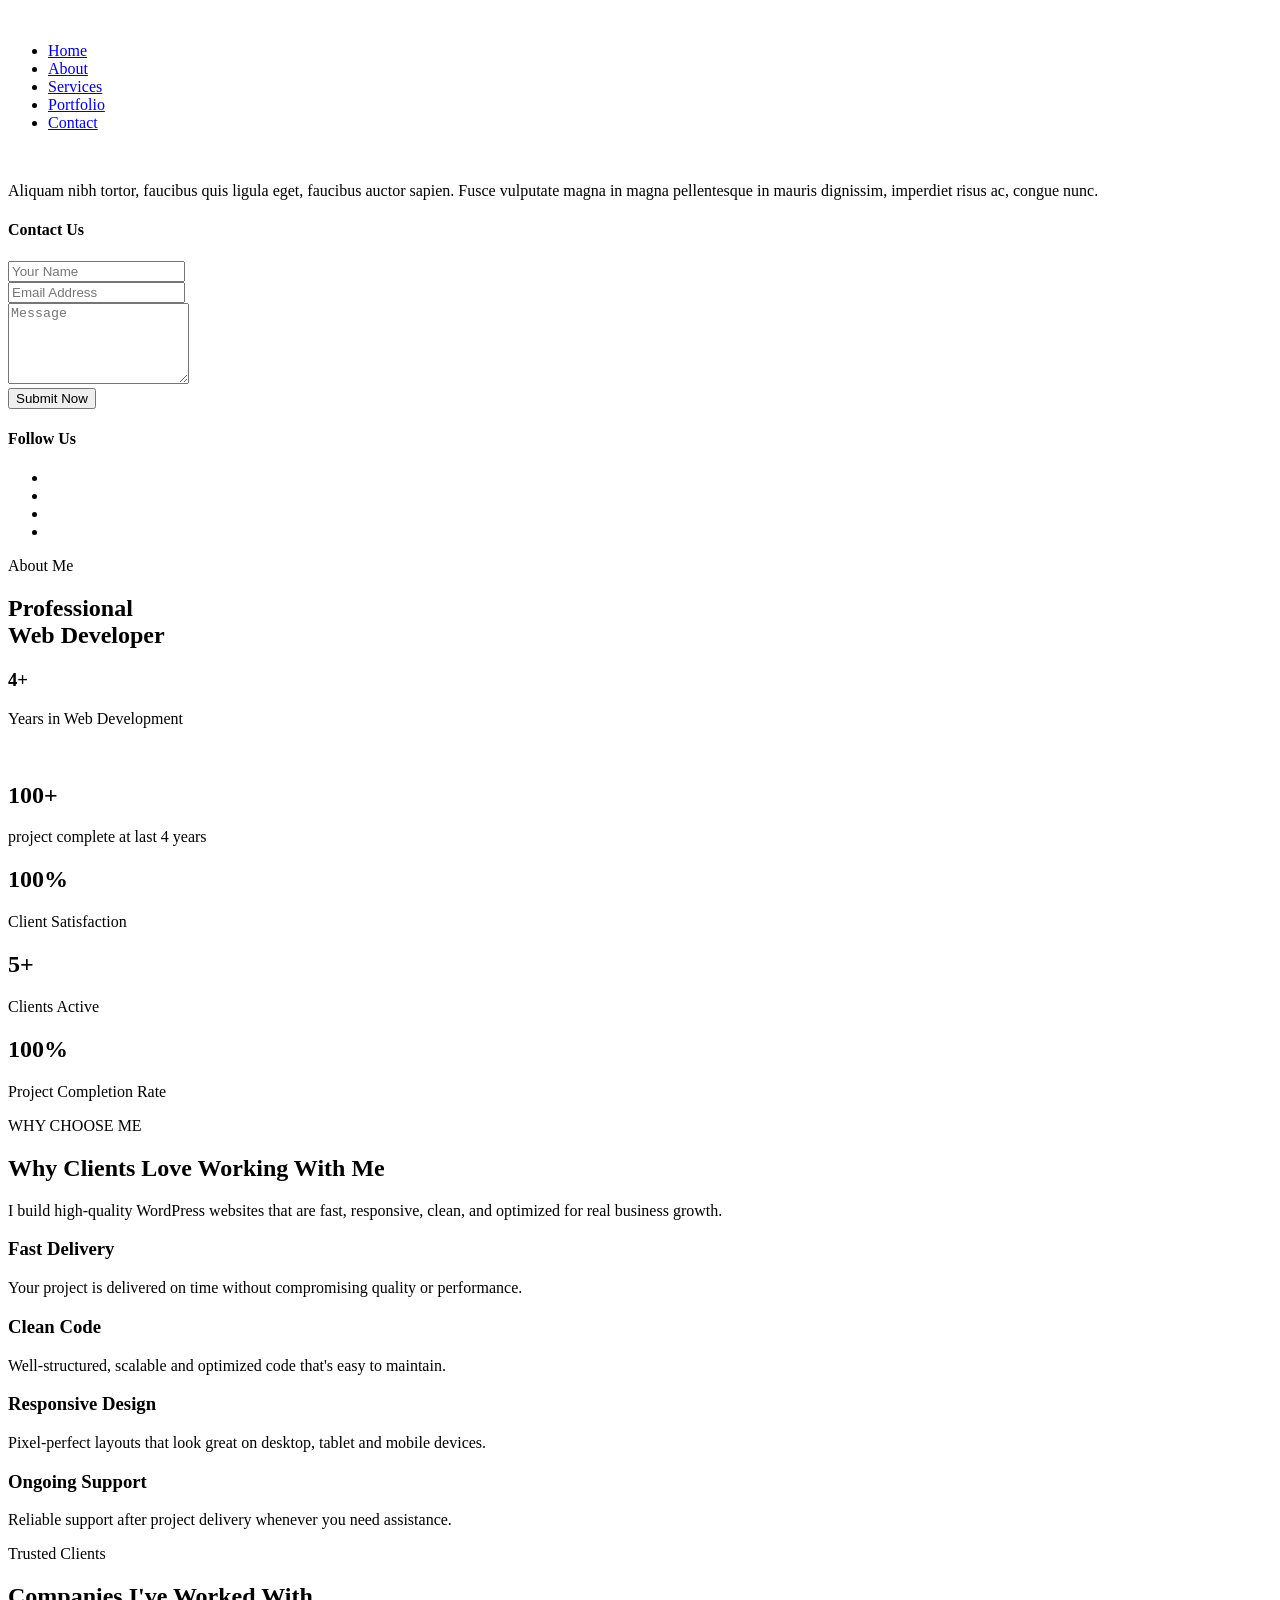
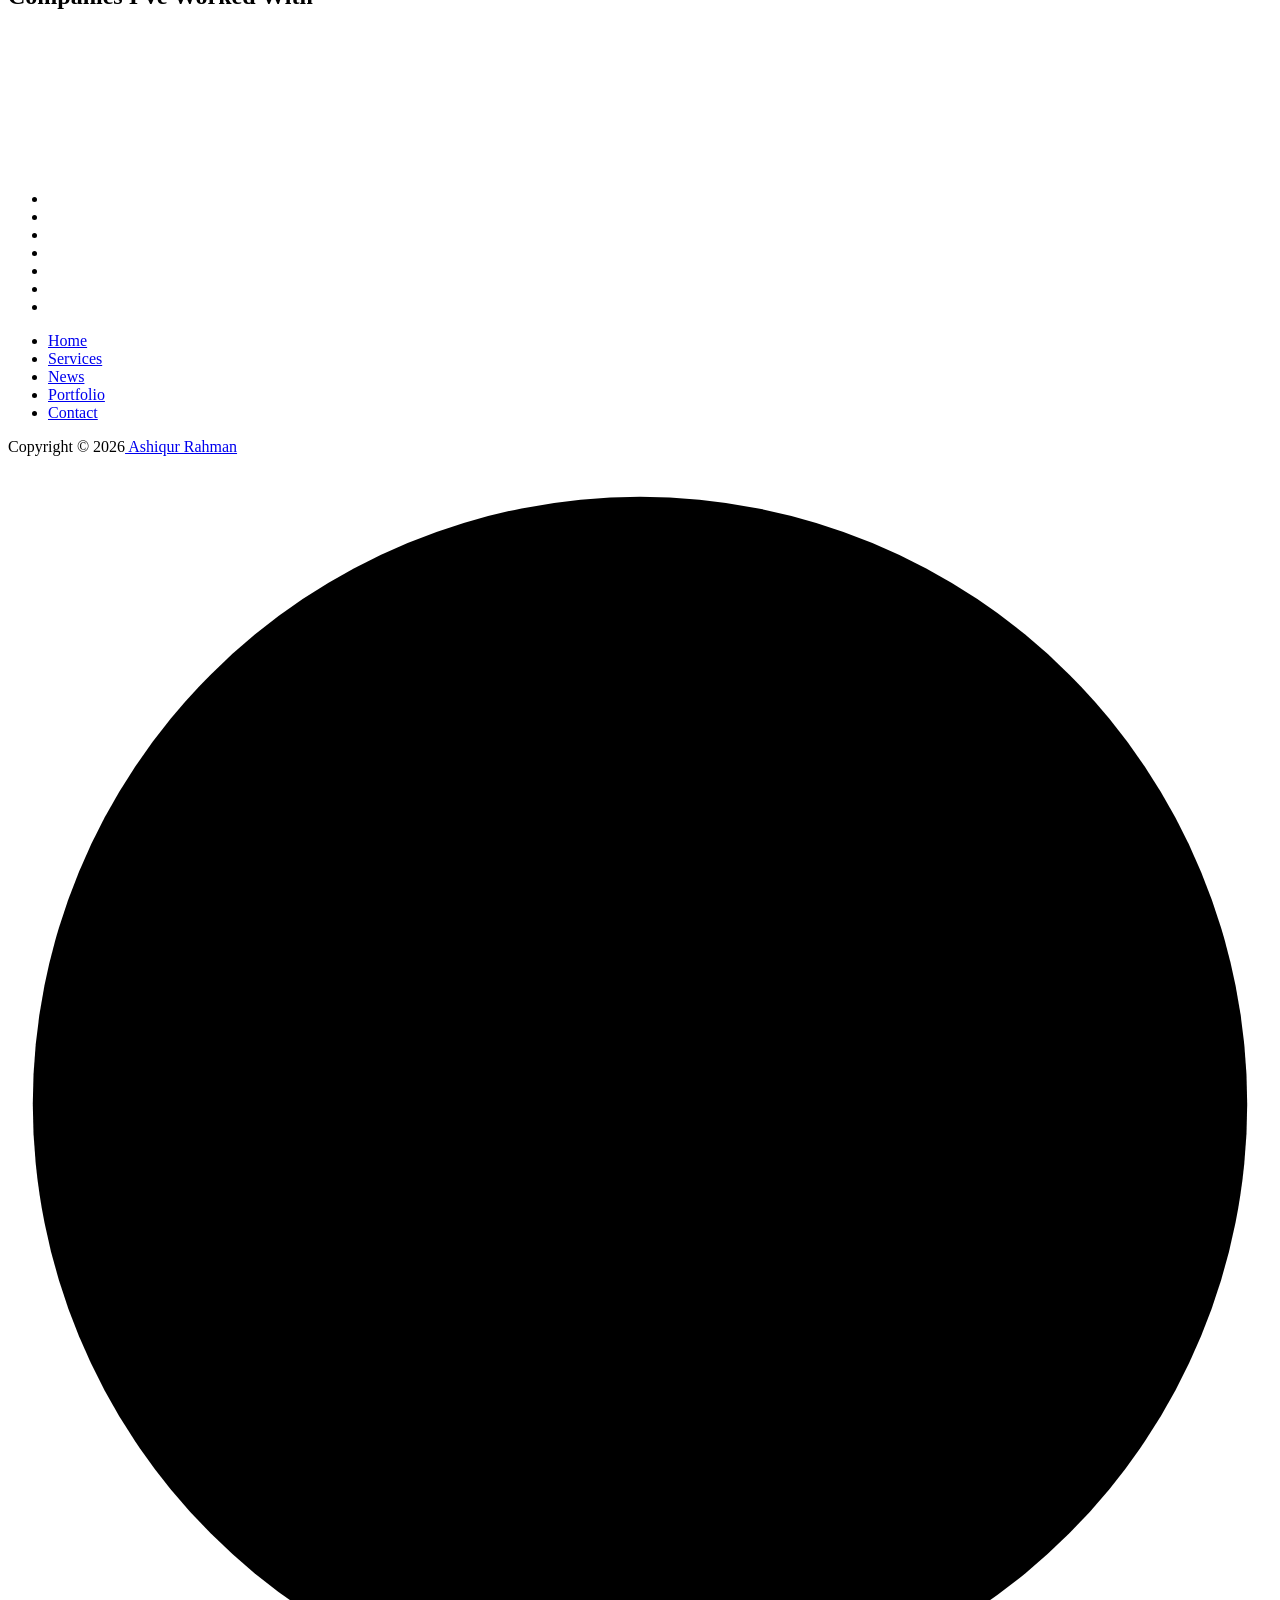
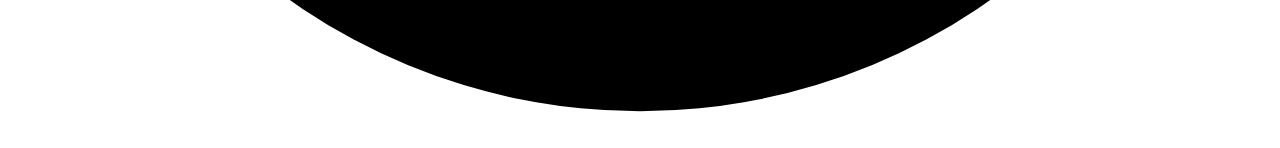
==== about.html @ 3140363d "Add files via upload" ====
<!DOCTYPE html>
<html lang="en">
  <head>
    <!-- Start Meta -->
    <meta charset="UTF-8" />
    <meta http-equiv="X-UA-Compatible" content="IE=edge" />
    <meta name="description" content="Ashiqur-Rahman  - Portfolio HTML5 Template" />
    <meta
      name="keywords"
      content="Creative, Digital, multipage, landing, freelancer template"
    />
    <meta name="author" content="Ashiqur-Rahman" />
    <meta name="viewport" content="width=device-width, initial-scale=1" />
    <!-- Title of Site -->
    <title>Ashiqur Rahman - Portfolio</title>
    <!-- Favicons -->
    <link rel="icon" type="image/png" href="assets/img/favicon.png" />
    <!-- Bootstrap CSS -->
    <link rel="stylesheet" href="assets/css/bootstrap.min.css" />
    <!-- font awesome -->
    <link rel="stylesheet" href="assets/css/all.css" />
    <!-- Animate CSS -->
    <link rel="stylesheet" href="assets/css/animate.css" />
    <!-- Swiper -->
    <link rel="stylesheet" href="assets/css/swiper-bundle.min.css" />
    <!-- Magnific -->
    <link rel="stylesheet" href="assets/css/magnific-popup.css" />
    <!-- Mean menu -->
    <link rel="stylesheet" href="assets/css/meanmenu.min.css" />
    <!-- Custom CSS -->
    <link rel="stylesheet" href="assets/sass/style.css" />
  </head>

  <body class="custom__cursor">
    <div class="custom__cursor-one"></div>
    <div class="custom__cursor-two"></div>
    <!-- Preloader start -->
    <div class="theme-loader">
      <div class="spinner">
        <div class="double-bounce1"></div>
        <div class="double-bounce2"></div>
      </div>
    </div>
    <!-- Preloader end -->
    <!-- Header Area Start -->
    <div class="header__area all-page">
      <div class="container custom-container">
        <div class="header__area-box">
          <div class="header__area-box-logo two">
            <a href="index.html">
              <img src="assets/img/logo-2.png" alt="" />
            </a>
            <div class="responsive-menu"></div>
          </div>
          <div class="header__area-box-main-menu meanmenu-responsive">
            <ul id="mobilemenu">
              <li class="menu-item-has-children">
                <a href="index.html">Home</a>
              </li>
              <li><a href="about.html">About</a></li>
              <li><a href="services.html">Services</a></li>
              <li><a href="portfolio.html">Portfolio</a></li>
              <li><a href="contact.html">Contact</a></li>
            </ul>
          </div>
          <div class="header__area-box-sidebar">
            <div class="header__area-box-sidebar-popup-icon">
              <a href="#"><i class="fal fa-bars"></i></a>
            </div>
          </div>
          <!-- sidebar Menu Start -->
          <div class="header__area-box-sidebar-popup">
            <div class="sidebar-close-btn">
              <a href="#"><i class="fal fa-times"></i></a>
            </div>
            <div class="header__area-box-sidebar-popup-logo">
              <a href="index.html">
                <img src="assets/img/logo-2.png" alt="" />
              </a>
            </div>
            <p>
              Aliquam nibh tortor, faucibus quis ligula eget, faucibus auctor
              sapien. Fusce vulputate magna in magna pellentesque in mauris
              dignissim, imperdiet risus ac, congue nunc.
            </p>
            <div class="header__area-box-sidebar-popup-contact">
              <h4 class="mb-25">Contact Us</h4>
              <form action="#">
                <div class="row">
                  <div class="col-sm-12 mb-30">
                    <div
                      class="header__area-box-sidebar-popup-contact-form-item two"
                    >
                      <i class="far fa-user"></i>
                      <input
                        type="text"
                        name="name"
                        placeholder="Your Name"
                        required="required"
                      />
                    </div>
                  </div>
                  <div class="col-sm-12 mb-30">
                    <div
                      class="header__area-box-sidebar-popup-contact-form-item two"
                    >
                      <i class="far fa-envelope-open"></i>
                      <input
                        type="text"
                        name="email"
                        placeholder="Email Address"
                        required="required"
                      />
                    </div>
                  </div>
                  <div class="col-sm-12 mb-30">
                    <div
                      class="header__area-box-sidebar-popup-contact-form-item two"
                    >
                      <i class="fal fa-pen"></i>
                      <textarea
                        name="message"
                        rows="5"
                        placeholder="Message"
                      ></textarea>
                    </div>
                  </div>
                  <div class="col-sm-12">
                    <div
                      class="header__area-box-sidebar-popup-contact-form-item"
                    >
                      <button class="theme-btn-1" type="submit">
                        Submit Now<i class="fal fa-long-arrow-right"></i>
                      </button>
                    </div>
                  </div>
                </div>
              </form>
            </div>
            <div class="header__area-box-sidebar-popup-follow-us">
              <h4 class="mb-25">Follow Us</h4>
              <div class="header__area-box-sidebar-popup-follow-us-social two">
                <ul>
                  <li>
                    <a href="#"><i class="fab fa-facebook-f"></i></a>
                  </li>
                  <li>
                    <a href="#"><i class="fab fa-twitter"></i></a>
                  </li>
                  <li>
                    <a href="#"><i class="fab fa-instagram"></i></a>
                  </li>
                  <li>
                    <a href="#"><i class="fab fa-linkedin-in"></i></a>
                  </li>
                </ul>
              </div>
            </div>
          </div>
          <div class="sidebar-overlay"></div>
          <!-- sidebar Menu Start -->
        </div>
      </div>
    </div>
    <!-- Header Area End -->
    <!-- About Area Start -->
    <div class="about__page section-padding pb-100">
      <div class="container">
        <div class="row mb-60">
          <div class="col-xl-6 col-lg-8">
            <div class="about__page-title">
              <span class="subtitle">About Me</span>
              <h2>Professional <br> Web Developer</h2>
            </div>
          </div>
        </div>
        <div class="row mb-100">
          <div class="col-xl-12">
            <div class="about__page-area">
              <div class="about__page-area-experience">
                <h3><span class="counter">4</span>+</h3>
                <p>Years in Web Development</p>
              </div>
              <img src="assets/img/about.jpg" alt="" />
            </div>
          </div>
        </div>
        <div class="row">
          <div class="col-xl-3 col-lg-3 col-md-4 col-sm-6 lg-mb-30">
            <div class="about__page-area-item">
              <h2><span class="counter">100</span>+</h2>
              <p>project complete at last 4 years</p>
            </div>
          </div>
          <div class="col-xl-3 col-lg-3 col-md-4 col-sm-6 sm-mb-30">
            <div class="about__page-area-item">
              <h2><span class="counter">100</span>%</h2>
              <p>Client Satisfaction</p>
            </div>
          </div>
          <div class="col-xl-3 col-lg-3 col-md-4 col-sm-6 sm-mb-30">
            <div class="about__page-area-item">
              <h2><span class="counter">5</span>+</h2>
              <p>Clients Active</p>
            </div>
          </div>
          <div class="col-xl-3 col-lg-3 col-md-4 col-sm-6">
            <div class="about__page-area-item">
              <h2><span class="counter">100</span>%</h2>
              <p>Project Completion Rate</p>
            </div>
          </div>
        </div>
      </div>
    </div>
    <section class="why-choose-area">

    <div class="container">
        <div class="why-title text-center">
            <span>WHY CHOOSE ME</span>
            <h2>Why Clients Love Working With Me</h2>
            <p>
                I build high-quality WordPress websites that are fast, responsive,
                clean, and optimized for real business growth.
            </p>
        </div>

        <div class="why-grid">
            <div class="why-card">
                <i class="fas fa-rocket why-icon"></i>
                <h3>Fast Delivery</h3>
                <p>
                    Your project is delivered on time without compromising quality or performance.
                </p>
            </div>

            <div class="why-card">
                <i class="fas fa-code why-icon"></i>
                <h3>Clean Code</h3>
                <p>
                    Well-structured, scalable and optimized code that's easy to maintain.
                </p>
            </div>
            <div class="why-card">
                <i class="fas fa-laptop-code why-icon"></i>
                <h3>Responsive Design</h3>
                <p>
                    Pixel-perfect layouts that look great on desktop, tablet and mobile devices.
                </p>
            </div>

            <div class="why-card">
                <i class="fas fa-headset why-icon"></i>
                <h3>Ongoing Support</h3>
                <p>
                    Reliable support after project delivery whenever you need assistance.
                </p>

            </div>

        </div>

    </div>

</section>
    <!-- Team Area End -->
    <!-- Client Area Start -->
    <div class="client__area">
      <div class="container">
        <div class="row mb-60">
          <div class="col-xl-12">
            <div class="client__area-title">
              <span class="subtitle-one">Trusted Clients</span>
              <h2>Companies I've Worked With</h2>
            </div>
          </div>
        </div>
        <div class="row">
          <div class="col-xl-3 col-lg-3 col-md-6 col-sm-6 mb-30">
            <div class="client__area-item">
              <img src="assets/img/brand/brand-1.png" alt="" />
            </div>
          </div>
          <div class="col-xl-3 col-lg-3 col-md-6 col-sm-6 sm-mb-30">
            <div class="client__area-item">
              <img src="assets/img/brand/brand-2.png" alt="" />
            </div>
          </div>
          <div class="col-xl-3 col-lg-3 col-md-6 col-sm-6 lg-mb-30">
            <div class="client__area-item">
              <img src="assets/img/brand/brand-3.png" alt="" />
            </div>
          </div>
          <div class="col-xl-3 col-lg-3 col-md-6 col-sm-6 sm-mb-30">
            <div class="client__area-item">
              <img src="assets/img/brand/brand-4.png" alt="" />
            </div>
          </div>
          <div class="col-xl-3 col-lg-3 col-md-6 col-sm-6 lg-mb-30">
            <div class="client__area-item">
              <img src="assets/img/brand/brand-5.png" alt="" />
            </div>
          </div>
          <div class="col-xl-3 col-lg-3 col-md-6 col-sm-6 sm-mb-30">
            <div class="client__area-item">
              <img src="assets/img/brand/brand-6.png" alt="" />
            </div>
          </div>
          <div class="col-xl-3 col-lg-3 col-md-6 col-sm-6 sm-mb-30">
            <div class="client__area-item">
              <img src="assets/img/brand/brand-7.png" alt="" />
            </div>
          </div>
          <div class="col-xl-3 col-lg-3 col-md-6 col-sm-6">
            <div class="client__area-item">
              <img src="assets/img/brand/brand-8.png" alt="" />
            </div>
          </div>
        </div>
      </div>
    </div>
    <!-- Client Area End -->
    <!-- Footer Area Start -->
    <div class="footer__area pt-60 pb-60">
      <div class="container">
        <div class="row align-items-center">
          <div class="col-xl-12">
            <div class="footer__area-widget t-center">
              <div class="footer__area-widget-about m-0">
                <div class="footer__area-widget-about-social three">
                  <ul>
                    <li>
                      <a href="#"><i class="fab fa-facebook-f"></i></a>
                    </li>
                    <li>
                      <a href="#"><i class="fab fa-twitter"></i></a>
                    </li>
                    <li>
                      <a href="#"><i class="fab fa-behance"></i></a>
                    </li>
                    <li>
                      <a href="#"><i class="fab fa-linkedin-in"></i></a>
                    </li>
                    <li>
                      <a href="#"><i class="fal fa-basketball-ball"></i></a>
                    </li>
                    <li>
                      <a href="#"><i class="fab fa-pinterest-p"></i></a>
                    </li>
                    <li>
                      <a href="#"><i class="fab fa-instagram"></i></a>
                    </li>
                  </ul>
                </div>
                <div class="footer__area-widget-about-menu three">
                  <ul>
                    <li><a href="index.html">Home</a></li>
                    <li><a href="services.html">Services</a></li>
                    <li><a href="blog-standard.html">News</a></li>
                    <li><a href="portfolio-1.html">Portfolio</a></li>
                    <li><a href="contact.html">Contact</a></li>
                  </ul>
                </div>
              </div>
            </div>
          </div>
        </div>
      </div>
    </div>
    <!-- Footer Area End -->
    <!-- Copyright Area Start -->
    <div class="copyright__area">
      <div class="container">
        <div class="row align-items-center copyright__area-border">
          <div class="col-xl-12">
            <div class="copyright__area-left t-center">
              <p>
                Copyright © 2026<a href="index.html"> Ashiqur Rahman</a>
              </p>
            </div>
          </div>
        </div>
      </div>
    </div>
    <!-- Copyright Area End -->
    <!-- Scroll Btn Start -->
    <div class="scroll-up">
      <svg
        class="scroll-circle svg-content"
        width="100%"
        height="100%"
        viewBox="-1 -1 102 102"
      >
        <path d="M50,1 a49,49 0 0,1 0,98 a49,49 0 0,1 0,-98" />
      </svg>
    </div>
    <!-- Scroll Btn End -->
    <!-- Main JS -->
    <script src="assets/js/jquery-3.6.0.min.js"></script>
    <!-- Bootstrap JS -->
    <script src="assets/js/bootstrap.min.js"></script>
    <!-- Counter up -->
    <script src="assets/js/jquery.counterup.min.js"></script>
    <!-- Popper JS -->
    <script src="assets/js/popper.min.js"></script>
    <!-- Progressbar JS -->
    <script src="assets/js/progressbar.min.js"></script>
    <!-- Magnific JS -->
    <script src="assets/js/jquery.magnific-popup.min.js"></script>
    <!-- Swiper JS -->
    <script src="assets/js/swiper-bundle.min.js"></script>
    <!-- Waypoints JS -->
    <script src="assets/js/jquery.waypoints.min.js"></script>
    <!-- Isotope JS -->
    <script src="assets/js/isotope.pkgd.min.js"></script>
    <!-- Mean menu -->
    <script src="assets/js/jquery.meanmenu.min.js"></script>
    <!-- Custom JS -->
    <script src="assets/js/custom.js"></script>
  </body>
</html>
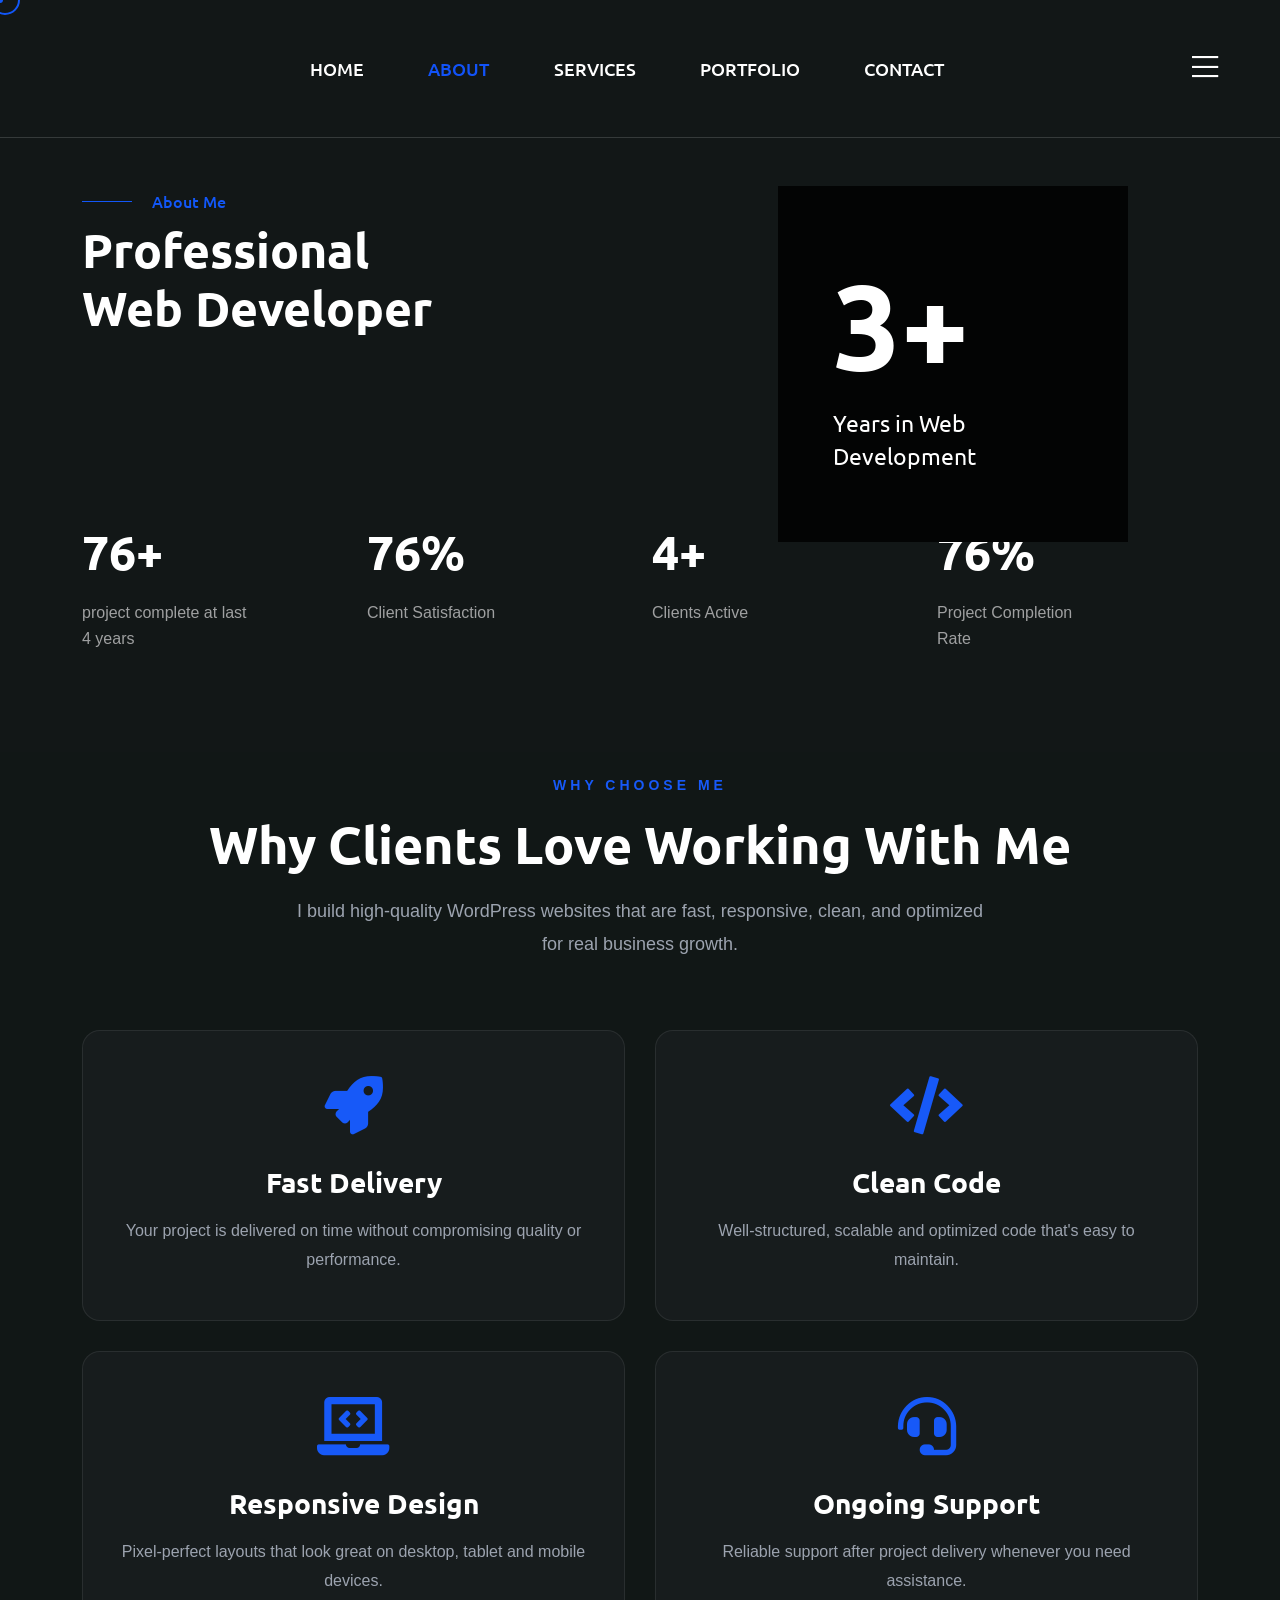
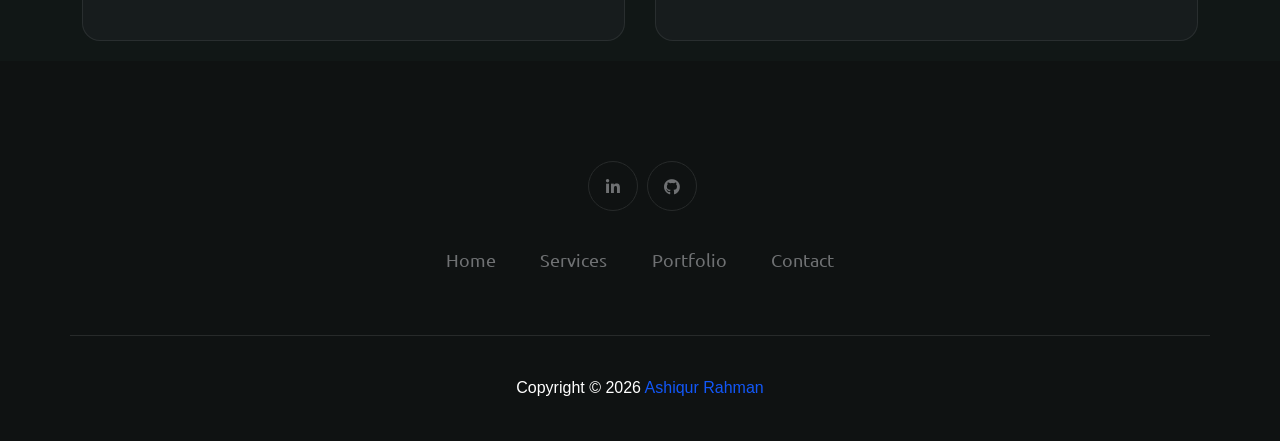
==== commit 58663abf: "Add files via upload" ====
--- a/about.html
+++ b/about.html
@@ -57,7 +57,7 @@
               <li class="menu-item-has-children">
                 <a href="index.html">Home</a>
               </li>
-              <li><a href="about.html">About</a></li>
+              <li class="active"><a href="about.html">About</a></li>
               <li><a href="services.html">Services</a></li>
               <li><a href="portfolio.html">Portfolio</a></li>
               <li><a href="contact.html">Contact</a></li>
@@ -78,83 +78,86 @@
                 <img src="assets/img/logo-2.png" alt="" />
               </a>
             </div>
-            <p>
-              Aliquam nibh tortor, faucibus quis ligula eget, faucibus auctor
-              sapien. Fusce vulputate magna in magna pellentesque in mauris
-              dignissim, imperdiet risus ac, congue nunc.
-            </p>
             <div class="header__area-box-sidebar-popup-contact">
-              <h4 class="mb-25">Contact Us</h4>
-              <form action="#">
+              <h4 class="mb-25">Contact Me</h4>
+              <!-- Form start -->
+              <form id="contact-form" 
+                      action="https://api.web3forms.com/submit" 
+                      method="POST">
+                  <!-- Web3Forms Access Key -->
+                  <input
+                    type="hidden"
+                    name="access_key"
+                    value="137bc694-3d95-448f-88bc-c1fafa0acda3"/>
+                  <!-- Email Subject -->
+                  <input
+                    type="hidden"
+                    name="subject"
+                    value="New Message From Ashiq Portfolio"/>
+
                 <div class="row">
+
                   <div class="col-sm-12 mb-30">
                     <div
                       class="header__area-box-sidebar-popup-contact-form-item two"
                     >
                       <i class="far fa-user"></i>
+
                       <input
                         type="text"
                         name="name"
                         placeholder="Your Name"
-                        required="required"
+                        required
                       />
                     </div>
                   </div>
+
+
                   <div class="col-sm-12 mb-30">
                     <div
                       class="header__area-box-sidebar-popup-contact-form-item two"
                     >
                       <i class="far fa-envelope-open"></i>
+
                       <input
-                        type="text"
+                        type="email"
                         name="email"
                         placeholder="Email Address"
-                        required="required"
+                        required
                       />
                     </div>
                   </div>
+
+
                   <div class="col-sm-12 mb-30">
                     <div
                       class="header__area-box-sidebar-popup-contact-form-item two"
                     >
                       <i class="fal fa-pen"></i>
+
                       <textarea
                         name="message"
                         rows="5"
                         placeholder="Message"
+                        required
                       ></textarea>
                     </div>
                   </div>
+
+
                   <div class="col-sm-12">
                     <div
                       class="header__area-box-sidebar-popup-contact-form-item"
                     >
                       <button class="theme-btn-1" type="submit">
-                        Submit Now<i class="fal fa-long-arrow-right"></i>
+                        Submit Now
+                        <i class="fal fa-long-arrow-right"></i>
                       </button>
                     </div>
                   </div>
                 </div>
               </form>
-            </div>
-            <div class="header__area-box-sidebar-popup-follow-us">
-              <h4 class="mb-25">Follow Us</h4>
-              <div class="header__area-box-sidebar-popup-follow-us-social two">
-                <ul>
-                  <li>
-                    <a href="#"><i class="fab fa-facebook-f"></i></a>
-                  </li>
-                  <li>
-                    <a href="#"><i class="fab fa-twitter"></i></a>
-                  </li>
-                  <li>
-                    <a href="#"><i class="fab fa-instagram"></i></a>
-                  </li>
-                  <li>
-                    <a href="#"><i class="fab fa-linkedin-in"></i></a>
-                  </li>
-                </ul>
-              </div>
+  <!-- Form End -->
             </div>
           </div>
           <div class="sidebar-overlay"></div>
@@ -265,7 +268,7 @@
 </section>
     <!-- Team Area End -->
     <!-- Client Area Start -->
-    <div class="client__area">
+<!--     <div class="client__area">
       <div class="container">
         <div class="row mb-60">
           <div class="col-xl-12">
@@ -318,7 +321,7 @@
           </div>
         </div>
       </div>
-    </div>
+    </div> -->
     <!-- Client Area End -->
     <!-- Footer Area Start -->
     <div class="footer__area pt-60 pb-60">
@@ -326,37 +329,27 @@
         <div class="row align-items-center">
           <div class="col-xl-12">
             <div class="footer__area-widget t-center">
-              <div class="footer__area-widget-about m-0">
+              <div class="footer__area-widget-about">
                 <div class="footer__area-widget-about-social three">
                   <ul>
                     <li>
-                      <a href="#"><i class="fab fa-facebook-f"></i></a>
+                      <a href="https://www.linkedin.com/in/ashiqur-rahman-webdev/" target="_blank">
+                        <i class="fab fa-linkedin-in"></i>
+                      </a>
                     </li>
+
                     <li>
-                      <a href="#"><i class="fab fa-twitter"></i></a>
+                      <a href="https://github.com/webDeveloperAshiq" target="_blank">
+                        <i class="fab fa-github"></i>
+                      </a>
                     </li>
-                    <li>
-                      <a href="#"><i class="fab fa-behance"></i></a>
-                    </li>
-                    <li>
-                      <a href="#"><i class="fab fa-linkedin-in"></i></a>
-                    </li>
-                    <li>
-                      <a href="#"><i class="fal fa-basketball-ball"></i></a>
-                    </li>
-                    <li>
-                      <a href="#"><i class="fab fa-pinterest-p"></i></a>
-                    </li>
-                    <li>
-                      <a href="#"><i class="fab fa-instagram"></i></a>
-                    </li>
-                  </ul>
+                </ul>
                 </div>
                 <div class="footer__area-widget-about-menu three">
                   <ul>
                     <li><a href="index.html">Home</a></li>
                     <li><a href="services.html">Services</a></li>
-                    <li><a href="blog-standard.html">News</a></li>
+                    <!-- <li><a href="blog-standard.html">News</a></li> -->
                     <li><a href="portfolio-1.html">Portfolio</a></li>
                     <li><a href="contact.html">Contact</a></li>
                   </ul>
@@ -417,5 +410,110 @@
     <script src="assets/js/jquery.meanmenu.min.js"></script>
     <!-- Custom JS -->
     <script src="assets/js/custom.js"></script>
+
+
+
+    <!-- Messgase JS -->
+    <script>
+        document.addEventListener("DOMContentLoaded", function () {
+
+            const form = document.getElementById("contact-form");
+            const button = form.querySelector('button[type="submit"]');
+
+            const messageBox = document.createElement("div");
+
+            messageBox.id = "contact-form-message";
+            messageBox.style.display = "none";
+            messageBox.style.marginTop = "20px";
+            messageBox.style.padding = "14px 18px";
+            messageBox.style.fontSize = "16px";
+            messageBox.style.border = "1px solid";
+
+            form.appendChild(messageBox);
+
+            form.addEventListener("submit", async function (e) {
+
+                e.preventDefault();
+
+                const originalButton = button.innerHTML;
+
+                // Loading
+                button.disabled = true;
+                button.innerHTML =
+                    'Sending... <i class="fal fa-spinner fa-spin"></i>';
+
+                messageBox.style.display = "none";
+
+                try {
+
+                    const formData = new FormData(form);
+
+                    // Web3Forms official JSON method
+                    const object = Object.fromEntries(formData);
+                    const json = JSON.stringify(object);
+
+                    const response = await fetch(
+                        "https://api.web3forms.com/submit",
+                        {
+                            method: "POST",
+
+                            headers: {
+                                "Content-Type": "application/json",
+                                "Accept": "application/json"
+                            },
+
+                            body: json
+                        }
+                    );
+
+                    const data = await response.json();
+
+                    console.log("Web3Forms response:", data);
+
+                    if (response.status === 200 && data.success) {
+
+                        messageBox.style.display = "block";
+                        messageBox.style.color = "#00c853";
+                        messageBox.style.borderColor = "#00c853";
+
+                        messageBox.innerHTML =
+                            '<i class="fal fa-check-circle"></i> ' +
+                            'Message sent successfully!';
+
+                        form.reset();
+
+                    } else {
+
+                        messageBox.style.display = "block";
+                        messageBox.style.color = "#ff4444";
+                        messageBox.style.borderColor = "#ff4444";
+
+                        messageBox.innerHTML =
+                            '<i class="fal fa-times-circle"></i> ' +
+                            (data.message || "Something went wrong.");
+
+                        console.log("Web3Forms error:", data);
+                    }
+
+                } catch (error) {
+
+                    console.error("Form error:", error);
+
+                    messageBox.style.display = "block";
+                    messageBox.style.color = "#ff4444";
+                    messageBox.style.borderColor = "#ff4444";
+
+                    messageBox.innerHTML =
+                        '<i class="fal fa-times-circle"></i> ' +
+                        'Unable to send your message. Please try again.';
+
+                }
+
+                // Button restore
+                button.disabled = false;
+                button.innerHTML = originalButton;
+            });
+        });
+    </script>
   </body>
 </html>
--- a/assets/sass/style.css
+++ b/assets/sass/style.css
@@ -0,0 +1,6119 @@
+/*==========================================================================
+Font
+========================================================================== */
+/*==========================================================================
+Color
+========================================================================== */
+/*==========================================================================
+Common Css
+==========================================================================*/
+@import url("https://fonts.googleapis.com/css2?family=Lora:wght@400;500;600;700&display=swap");
+@import url("https://fonts.googleapis.com/css2?family=Ubuntu:wght@300;400;500;700&display=swap");
+body {
+  font-family: "Inter", sans-serif;
+  color: #CFD0D0;
+  font-size: 16px;
+  line-height: 26px;
+  font-weight: 400;
+}
+
+img {
+  max-width: 100%;
+  height: auto;
+  transition: all 0.4s ease-out 0s;
+}
+
+a {
+  outline: none;
+  color: inherit;
+  text-decoration: none;
+}
+
+a,
+button,
+i {
+  text-decoration: none;
+  color: inherit;
+}
+
+a:focus,
+a:hover {
+  text-decoration: none;
+  color: inherit;
+}
+
+.section-padding {
+  padding: 50px 0px;
+}
+
+@media (max-width: 575px) {
+  .section-padding {
+    padding: 30px 0px;
+  }
+}
+.display-none {
+  display: none;
+}
+
+.img__full {
+  width: 100%;
+}
+
+/*==========================================================================
+Form
+==========================================================================*/
+button,
+input[type=button],
+input[type=reset],
+input[type=submit] {
+  border: 1px solid #272A2A;
+  border-color: transparent;
+  border-radius: 0px;
+  background: #1257F8;
+  color: #FFFFFF;
+  line-height: 1;
+  padding: 0.6em 1em 0.4em;
+}
+
+button:hover,
+input[type=button]:hover,
+input[type=reset]:hover,
+input[type=submit]:hover {
+  border-color: transparent;
+}
+
+button:active,
+button:focus,
+input[type=button]:active,
+input[type=button]:focus,
+input[type=reset]:active,
+input[type=reset]:focus,
+input[type=submit]:active,
+input[type=submit]:focus {
+  border-color: transparent;
+}
+
+input[type=text],
+input[type=email],
+input[type=url],
+input[type=password],
+input[type=search],
+input[type=number],
+input[type=tel],
+input[type=range],
+input[type=date],
+input[type=month],
+input[type=week],
+input[type=time],
+input[type=datetime],
+input[type=datetime-local],
+input[type=color],
+textarea {
+  color: #FFFFFF;
+  border: 1px solid;
+  border-radius: 0px;
+  width: 100%;
+  height: 60px;
+  border: 1px solid #272A2A;
+  background: #FFFFFF;
+  padding-left: 20px;
+}
+
+input[type=text]:focus,
+input[type=email]:focus,
+input[type=url]:focus,
+input[type=password]:focus,
+input[type=search]:focus,
+input[type=number]:focus,
+input[type=tel]:focus,
+input[type=range]:focus,
+input[type=date]:focus,
+input[type=month]:focus,
+input[type=week]:focus,
+input[type=time]:focus,
+input[type=datetime]:focus,
+input[type=datetime-local]:focus,
+input[type=color]:focus,
+textarea:focus {
+  color: #FFFFFF;
+  outline: none;
+  box-shadow: none;
+  border-color: #1257F8;
+}
+
+select {
+  border: 1px solid #3F4144;
+}
+
+textarea {
+  width: 100%;
+  height: 150px;
+  padding-top: 15px;
+}
+
+button,
+button:hover,
+button:focus {
+  box-shadow: none;
+  border: none;
+  outline: none;
+}
+
+/*==========================================================================
+Hedging CSS
+==========================================================================*/
+h1 {
+  font-size: 84px;
+  line-height: 94px;
+  padding: 0;
+  margin: 0;
+  color: #FFFFFF;
+  font-family: "Ubuntu", sans-serif;
+  font-weight: 700;
+}
+
+h2 {
+  font-size: 48px;
+  line-height: 58px;
+  padding: 0;
+  margin: 0;
+  color: #FFFFFF;
+  font-family: "Ubuntu", sans-serif;
+  font-weight: 700;
+}
+
+h3 {
+  font-size: 30px;
+  line-height: 40px;
+  padding: 0;
+  margin: 0;
+  color: #FFFFFF;
+  font-family: "Ubuntu", sans-serif;
+  font-weight: 700;
+}
+
+h4 {
+  font-size: 24px;
+  line-height: 34px;
+  padding: 0;
+  margin: 0;
+  color: #FFFFFF;
+  font-family: "Ubuntu", sans-serif;
+  font-weight: 700;
+}
+
+h5 {
+  font-size: 20px;
+  line-height: 30px;
+  padding: 0;
+  margin: 0;
+  color: #FFFFFF;
+  font-family: "Ubuntu", sans-serif;
+  font-weight: 700;
+}
+
+h6 {
+  font-size: 18px;
+  line-height: 28px;
+  padding: 0;
+  margin: 0;
+  color: #FFFFFF;
+  font-family: "Ubuntu", sans-serif;
+  font-weight: 700;
+}
+
+p {
+  font-size: 16px;
+  line-height: 26px;
+  padding: 0;
+  margin: 0;
+  color: #9FA0A1;
+  font-family: "Inter", sans-serif;
+}
+
+.t-left {
+  text-align: left;
+}
+
+.t-center {
+  text-align: center;
+}
+
+.t-right {
+  text-align: right;
+}
+
+@media (max-width: 767px) {
+  h2 {
+    font-size: 46px;
+    line-height: 56px;
+  }
+}
+@media (max-width: 530px) {
+  h2 {
+    font-size: 40px;
+    line-height: 50px;
+  }
+}
+@media (max-width: 460px) {
+  h2 {
+    font-size: 38px;
+    line-height: 48px;
+  }
+}
+@media (max-width: 430px) {
+  h2 {
+    font-size: 30px;
+    line-height: 40px;
+  }
+  h3 {
+    font-size: 26px;
+    line-height: 36px;
+  }
+  h4 {
+    font-size: 24px;
+    line-height: 34px;
+  }
+}
+/*==========================================================================
+Theme Btn CSS
+==========================================================================*/
+.theme-btn,
+.theme-btn-1 {
+  background: #1257F8;
+  color: #FFFFFF;
+  display: inline-flex;
+  font-size: 16px;
+  padding: 0 35px;
+  text-align: center;
+  font-weight: 700;
+  font-family: "Inter", sans-serif;
+  z-index: 3;
+  position: relative;
+  transition: all 0.5s ease-out 0s;
+  align-items: center;
+  line-height: 60px;
+  overflow: hidden;
+}
+.theme-btn::after,
+.theme-btn-1::after {
+  position: absolute;
+  content: "";
+  position: absolute;
+  width: 0;
+  transition: all 0.5s ease-out 0s;
+  height: 100%;
+  top: 0;
+  left: 0;
+  right: 0;
+  margin: 0 auto;
+  z-index: -1;
+}
+.theme-btn i::before,
+.theme-btn-1 i::before {
+  font-size: 22px;
+  margin-left: 10px;
+  top: 1px;
+  position: relative;
+}
+.theme-btn:hover,
+.theme-btn-1:hover {
+  color: #FFFFFF;
+}
+.theme-btn:hover::after,
+.theme-btn-1:hover::after {
+  width: 100%;
+}
+.theme-btn:focus,
+.theme-btn-1:focus {
+  color: #FFFFFF;
+}
+
+.theme-btn {
+  background: #005BA4;
+}
+.theme-btn:hover {
+  color: #030404;
+}
+.theme-btn::after {
+  background: #FFFFFF;
+}
+
+.theme-btn-1 {
+  background: #1257F8;
+}
+.theme-btn-1:hover {
+  color: #030404;
+}
+.theme-btn-1::after {
+  background: #FFFFFF;
+}
+
+.simple-btn {
+  display: inline-block;
+  color: #FFFFFF;
+  font-size: 14px;
+  line-height: 24px;
+  font-weight: 600;
+  transition: all 0.4s ease-in-out;
+  text-transform: capitalize;
+}
+.simple-btn i {
+  position: relative;
+  top: 1px;
+  margin-left: 8px;
+}
+.simple-btn:hover {
+  color: #1257F8;
+}
+
+.subtitle {
+  display: inline-block;
+  position: relative;
+  font-weight: 500;
+  color: #1257F8;
+  text-transform: capitalize;
+  z-index: 1;
+  margin-bottom: 6px;
+  padding-left: 70px;
+  font-family: "Ubuntu", sans-serif;
+}
+.subtitle::after {
+  position: absolute;
+  top: 13px;
+  content: "";
+  left: 0;
+  width: 50px;
+  height: 1px;
+  background: #1257F8;
+}
+.subtitle.one {
+  color: #005BA4;
+}
+.subtitle.one::after {
+  background: #005BA4;
+}
+
+.subtitle-one {
+  display: inline-block;
+  font-family: "Ubuntu", sans-serif;
+  position: relative;
+  font-weight: 600;
+  color: #1257F8;
+  text-transform: capitalize;
+  z-index: 1;
+  margin-bottom: 6px;
+}
+
+@-webkit-keyframes rotate {
+  100% {
+    transform: rotate(90deg);
+  }
+}
+
+@keyframes rotate {
+  100% {
+    transform: rotate(90deg);
+  }
+}
+/*==========================================================================
+Scroll Top CSS
+==========================================================================*/
+.scroll-up {
+  cursor: pointer;
+  display: block;
+  border-radius: 50px;
+  box-shadow: inset 0 0 0 2px #3F4144;
+  z-index: 10000;
+  opacity: 0;
+  visibility: hidden;
+  transform: translateY(15px);
+  position: fixed;
+  right: 20px;
+  bottom: 20px;
+  height: 50px;
+  width: 50px;
+  transition: all 200ms linear;
+}
+.scroll-up::after {
+  position: absolute;
+  font-family: "Font Awesome 5 Pro";
+  content: "\f176";
+  text-align: center;
+  line-height: 50px;
+  font-size: 24px;
+  color: #1257F8;
+  left: 0;
+  top: 0;
+  font-size: 20px;
+  height: 50px;
+  width: 50px;
+  cursor: pointer;
+  display: block;
+  z-index: 1;
+  transition: all 200ms linear;
+}
+.scroll-up.active-scroll {
+  opacity: 1;
+  visibility: visible;
+  transform: translateY(0);
+}
+.scroll-up svg path {
+  fill: none;
+}
+.scroll-up svg.scroll-circle path {
+  stroke: #1257F8;
+  stroke-width: 4;
+  box-sizing: border-box;
+  transition: all 200ms linear;
+}
+
+.scroll-one {
+  box-shadow: inset 0 0 0 2px #121717;
+}
+.scroll-one::after {
+  color: #005BA4;
+}
+.scroll-one svg.scroll-circle path {
+  stroke: #005BA4;
+}
+
+/*==========================================================================
+Preloader CSS
+========================================================================== */
+.spinner {
+  width: 80px;
+  height: 80px;
+  position: relative;
+  margin: 100px auto;
+}
+
+.double-bounce1,
+.double-bounce2 {
+  width: 100%;
+  height: 100%;
+  border-radius: 50%;
+  background-color: #FFFFFF;
+  opacity: 0.6;
+  position: absolute;
+  top: 0;
+  left: 0;
+  -webkit-animation: sk-bounce 2s infinite ease-in-out;
+          animation: sk-bounce 2s infinite ease-in-out;
+}
+
+.double-bounce2 {
+  -webkit-animation-delay: -1s;
+          animation-delay: -1s;
+}
+
+@-webkit-keyframes sk-bounce {
+  0%, 100% {
+    transform: scale(0);
+    -webkit-transform: scale(0);
+  }
+  50% {
+    transform: scale(1);
+    -webkit-transform: scale(1);
+  }
+}
+
+@keyframes sk-bounce {
+  0%, 100% {
+    transform: scale(0);
+    -webkit-transform: scale(0);
+  }
+  50% {
+    transform: scale(1);
+    -webkit-transform: scale(1);
+  }
+}
+.theme-loader {
+  position: fixed;
+  width: 100%;
+  height: 100%;
+  background: #030404;
+  z-index: 9999999999;
+}
+
+.theme-loader .spinner {
+  left: 50%;
+  top: 50%;
+  margin-left: -40px;
+  margin-top: -40px;
+}
+
+/*==========================================================================
+Video Animation CSS
+==========================================================================*/
+.video-pulse::after, .video-pulse::before {
+  position: absolute;
+  content: "";
+  width: 100%;
+  height: 100%;
+  border: 1px solid #FFFFFF;
+  left: 0;
+  top: 0;
+  border-radius: 50%;
+  -webkit-animation-duration: 2.5s;
+          animation-duration: 2.5s;
+  -webkit-animation-timing-function: linear;
+          animation-timing-function: linear;
+  -webkit-animation-name: video-animation;
+          animation-name: video-animation;
+  -webkit-animation-iteration-count: infinite;
+          animation-iteration-count: infinite;
+}
+
+.video-pulse::before {
+  -webkit-animation-delay: 1s;
+          animation-delay: 1s;
+}
+
+@-webkit-keyframes video-animation {
+  0% {
+    opacity: 0.5;
+    transform: scale(1);
+  }
+  50% {
+    opacity: 0.2;
+    transform: scale(1.5);
+  }
+  100% {
+    opacity: 0;
+    transform: scale(2);
+  }
+}
+
+@keyframes video-animation {
+  0% {
+    opacity: 0.5;
+    transform: scale(1);
+  }
+  50% {
+    opacity: 0.2;
+    transform: scale(1.5);
+  }
+  100% {
+    opacity: 0;
+    transform: scale(2);
+  }
+}
+/*==========================================================================
+Custom Cursor
+========================================================================== */
+.custom__cursor-one {
+  width: 30px;
+  height: 30px;
+  border-radius: 100%;
+  border: 2px solid #1257F8;
+  transition: all 200ms ease-out;
+  position: fixed;
+  pointer-events: none;
+  left: 0;
+  top: 0;
+  transform: translate(calc(-50% + 5px), -50%);
+  z-index: 999999;
+}
+.custom__cursor-one.main {
+  border-color: #005BA4;
+}
+
+.custom__cursor-two {
+  width: 6px;
+  height: 6px;
+  border-radius: 100%;
+  background: #1257F8;
+  position: fixed;
+  transform: translate(-50%, -50%);
+  pointer-events: none;
+  transition: width 0.3s, height 0.3s, opacity 0.3s;
+  z-index: 999999;
+}
+.custom__cursor-two.main {
+  background: #005BA4;
+}
+
+.custom__cursor__hover {
+  background: #1257F8;
+  opacity: 0.2;
+  width: 70px;
+  height: 70px;
+}
+.custom__cursor__hover.main {
+  background: #005BA4;
+  opacity: 0.4;
+}
+
+.custom-container {
+  max-width: 1700px;
+  margin: 0 auto;
+}
+
+.mt-0 {
+  margin-top: 0px;
+}
+
+.mb-0 {
+  margin-bottom: 0px;
+}
+
+.ml-0 {
+  margin-left: 0px;
+}
+
+.mr-0 {
+  margin-right: 0px;
+}
+
+.pt-0 {
+  padding-top: 0px;
+}
+
+.pb-0 {
+  padding-bottom: 0px;
+}
+
+.pl-0 {
+  padding-left: 0px;
+}
+
+.pr-0 {
+  padding-right: 0px;
+}
+
+.mt-5 {
+  margin-top: 5px;
+}
+
+.mb-5 {
+  margin-bottom: 5px;
+}
+
+.ml-5 {
+  margin-left: 5px;
+}
+
+.mr-5 {
+  margin-right: 5px;
+}
+
+.pt-5 {
+  padding-top: 5px;
+}
+
+.pb-5 {
+  padding-bottom: 5px;
+}
+
+.pl-5 {
+  padding-left: 5px;
+}
+
+.pr-5 {
+  padding-right: 5px;
+}
+
+.mt-10 {
+  margin-top: 10px;
+}
+
+.mb-10 {
+  margin-bottom: 10px;
+}
+
+.ml-10 {
+  margin-left: 10px;
+}
+
+.mr-10 {
+  margin-right: 10px;
+}
+
+.pt-10 {
+  padding-top: 10px;
+}
+
+.pb-10 {
+  padding-bottom: 10px;
+}
+
+.pl-10 {
+  padding-left: 10px;
+}
+
+.pr-10 {
+  padding-right: 10px;
+}
+
+.mt-15 {
+  margin-top: 15px;
+}
+
+.mb-15 {
+  margin-bottom: 15px;
+}
+
+.ml-15 {
+  margin-left: 15px;
+}
+
+.mr-15 {
+  margin-right: 15px;
+}
+
+.pt-15 {
+  padding-top: 15px;
+}
+
+.pb-15 {
+  padding-bottom: 15px;
+}
+
+.pl-15 {
+  padding-left: 15px;
+}
+
+.pr-15 {
+  padding-right: 15px;
+}
+
+.mt-20 {
+  margin-top: 20px;
+}
+
+.mb-20 {
+  margin-bottom: 20px;
+}
+
+.ml-20 {
+  margin-left: 20px;
+}
+
+.mr-20 {
+  margin-right: 20px;
+}
+
+.pt-20 {
+  padding-top: 20px;
+}
+
+.pb-20 {
+  padding-bottom: 20px;
+}
+
+.pl-20 {
+  padding-left: 20px;
+}
+
+.pr-20 {
+  padding-right: 20px;
+}
+
+.mt-25 {
+  margin-top: 25px;
+}
+
+.mb-25 {
+  margin-bottom: 25px;
+}
+
+.ml-25 {
+  margin-left: 25px;
+}
+
+.mr-25 {
+  margin-right: 25px;
+}
+
+.pt-25 {
+  padding-top: 25px;
+}
+
+.pb-25 {
+  padding-bottom: 25px;
+}
+
+.pl-25 {
+  padding-left: 25px;
+}
+
+.pr-25 {
+  padding-right: 25px;
+}
+
+.mt-30 {
+  margin-top: 30px;
+}
+
+.mb-30 {
+  margin-bottom: 30px;
+}
+
+.ml-30 {
+  margin-left: 30px;
+}
+
+.mr-30 {
+  margin-right: 30px;
+}
+
+.pt-30 {
+  padding-top: 30px;
+}
+
+.pb-30 {
+  padding-bottom: 30px;
+}
+
+.pl-30 {
+  padding-left: 30px;
+}
+
+.pr-30 {
+  padding-right: 30px;
+}
+
+.mt-35 {
+  margin-top: 35px;
+}
+
+.mb-35 {
+  margin-bottom: 35px;
+}
+
+.ml-35 {
+  margin-left: 35px;
+}
+
+.mr-35 {
+  margin-right: 35px;
+}
+
+.pt-35 {
+  padding-top: 35px;
+}
+
+.pb-35 {
+  padding-bottom: 35px;
+}
+
+.pl-35 {
+  padding-left: 35px;
+}
+
+.pr-35 {
+  padding-right: 35px;
+}
+
+.mt-40 {
+  margin-top: 40px;
+}
+
+.mb-40 {
+  margin-bottom: 40px;
+}
+
+.ml-40 {
+  margin-left: 40px;
+}
+
+.mr-40 {
+  margin-right: 40px;
+}
+
+.pt-40 {
+  padding-top: 40px;
+}
+
+.pb-40 {
+  padding-bottom: 40px;
+}
+
+.pl-40 {
+  padding-left: 40px;
+}
+
+.pr-40 {
+  padding-right: 40px;
+}
+
+.mt-45 {
+  margin-top: 45px;
+}
+
+.mb-45 {
+  margin-bottom: 45px;
+}
+
+.ml-45 {
+  margin-left: 45px;
+}
+
+.mr-45 {
+  margin-right: 45px;
+}
+
+.pt-45 {
+  padding-top: 45px;
+}
+
+.pb-45 {
+  padding-bottom: 45px;
+}
+
+.pl-45 {
+  padding-left: 45px;
+}
+
+.pr-45 {
+  padding-right: 45px;
+}
+
+.mt-50 {
+  margin-top: 50px;
+}
+
+.mb-50 {
+  margin-bottom: 50px;
+}
+
+.ml-50 {
+  margin-left: 50px;
+}
+
+.mr-50 {
+  margin-right: 50px;
+}
+
+.pt-50 {
+  padding-top: 50px;
+}
+
+.pb-50 {
+  padding-bottom: 50px;
+}
+
+.pl-50 {
+  padding-left: 50px;
+}
+
+.pr-50 {
+  padding-right: 50px;
+}
+
+.mt-55 {
+  margin-top: 55px;
+}
+
+.mb-55 {
+  margin-bottom: 55px;
+}
+
+.ml-55 {
+  margin-left: 55px;
+}
+
+.mr-55 {
+  margin-right: 55px;
+}
+
+.pt-55 {
+  padding-top: 55px;
+}
+
+.pb-55 {
+  padding-bottom: 55px;
+}
+
+.pl-55 {
+  padding-left: 55px;
+}
+
+.pr-55 {
+  padding-right: 55px;
+}
+
+.mt-60 {
+  margin-top: 60px;
+}
+
+.mb-60 {
+  margin-bottom: 60px;
+}
+
+.ml-60 {
+  margin-left: 60px;
+}
+
+.mr-60 {
+  margin-right: 60px;
+}
+
+.pt-60 {
+  padding-top: 60px;
+}
+
+.pb-60 {
+  padding-bottom: 60px;
+}
+
+.pl-60 {
+  padding-left: 60px;
+}
+
+.pr-60 {
+  padding-right: 60px;
+}
+
+.mt-65 {
+  margin-top: 65px;
+}
+
+.mb-65 {
+  margin-bottom: 65px;
+}
+
+.ml-65 {
+  margin-left: 65px;
+}
+
+.mr-65 {
+  margin-right: 65px;
+}
+
+.pt-65 {
+  padding-top: 65px;
+}
+
+.pb-65 {
+  padding-bottom: 65px;
+}
+
+.pl-65 {
+  padding-left: 65px;
+}
+
+.pr-65 {
+  padding-right: 65px;
+}
+
+.mt-70 {
+  margin-top: 70px;
+}
+
+.mb-70 {
+  margin-bottom: 70px;
+}
+
+.ml-70 {
+  margin-left: 70px;
+}
+
+.mr-70 {
+  margin-right: 70px;
+}
+
+.pt-70 {
+  padding-top: 70px;
+}
+
+.pb-70 {
+  padding-bottom: 70px;
+}
+
+.pl-70 {
+  padding-left: 70px;
+}
+
+.pr-70 {
+  padding-right: 70px;
+}
+
+.mt-75 {
+  margin-top: 75px;
+}
+
+.mb-75 {
+  margin-bottom: 75px;
+}
+
+.ml-75 {
+  margin-left: 75px;
+}
+
+.mr-75 {
+  margin-right: 75px;
+}
+
+.pt-75 {
+  padding-top: 75px;
+}
+
+.pb-75 {
+  padding-bottom: 75px;
+}
+
+.pl-75 {
+  padding-left: 75px;
+}
+
+.pr-75 {
+  padding-right: 75px;
+}
+
+.mt-80 {
+  margin-top: 80px;
+}
+
+.mb-80 {
+  margin-bottom: 80px;
+}
+
+.ml-80 {
+  margin-left: 80px;
+}
+
+.mr-80 {
+  margin-right: 80px;
+}
+
+.pt-80 {
+  padding-top: 80px;
+}
+
+.pb-80 {
+  padding-bottom: 80px;
+}
+
+.pl-80 {
+  padding-left: 80px;
+}
+
+.pr-80 {
+  padding-right: 80px;
+}
+
+.mt-85 {
+  margin-top: 85px;
+}
+
+.mb-85 {
+  margin-bottom: 85px;
+}
+
+.ml-85 {
+  margin-left: 85px;
+}
+
+.mr-85 {
+  margin-right: 85px;
+}
+
+.pt-85 {
+  padding-top: 85px;
+}
+
+.pb-85 {
+  padding-bottom: 85px;
+}
+
+.pl-85 {
+  padding-left: 85px;
+}
+
+.pr-85 {
+  padding-right: 85px;
+}
+
+.mt-90 {
+  margin-top: 90px;
+}
+
+.mb-90 {
+  margin-bottom: 90px;
+}
+
+.ml-90 {
+  margin-left: 90px;
+}
+
+.mr-90 {
+  margin-right: 90px;
+}
+
+.pt-90 {
+  padding-top: 90px;
+}
+
+.pb-90 {
+  padding-bottom: 90px;
+}
+
+.pl-90 {
+  padding-left: 90px;
+}
+
+.pr-90 {
+  padding-right: 90px;
+}
+
+.mt-95 {
+  margin-top: 95px;
+}
+
+.mb-95 {
+  margin-bottom: 95px;
+}
+
+.ml-95 {
+  margin-left: 95px;
+}
+
+.mr-95 {
+  margin-right: 95px;
+}
+
+.pt-95 {
+  padding-top: 95px;
+}
+
+.pb-95 {
+  padding-bottom: 95px;
+}
+
+.pl-95 {
+  padding-left: 95px;
+}
+
+.pr-95 {
+  padding-right: 95px;
+}
+
+.mt-100 {
+  margin-top: 100px;
+}
+
+.mb-100 {
+  margin-bottom: 100px;
+}
+
+.ml-100 {
+  margin-left: 100px;
+}
+
+.mr-100 {
+  margin-right: 100px;
+}
+
+.pt-100 {
+  padding-top: 100px;
+}
+
+.pb-100 {
+  padding-bottom: 100px;
+}
+
+.pl-100 {
+  padding-left: 100px;
+}
+
+.pr-100 {
+  padding-right: 100px;
+}
+
+.mt-105 {
+  margin-top: 105px;
+}
+
+.mb-105 {
+  margin-bottom: 105px;
+}
+
+.ml-105 {
+  margin-left: 105px;
+}
+
+.mr-105 {
+  margin-right: 105px;
+}
+
+.pt-105 {
+  padding-top: 105px;
+}
+
+.pb-105 {
+  padding-bottom: 105px;
+}
+
+.pl-105 {
+  padding-left: 105px;
+}
+
+.pr-105 {
+  padding-right: 105px;
+}
+
+.mt-110 {
+  margin-top: 110px;
+}
+
+.mb-110 {
+  margin-bottom: 110px;
+}
+
+.ml-110 {
+  margin-left: 110px;
+}
+
+.mr-110 {
+  margin-right: 110px;
+}
+
+.pt-110 {
+  padding-top: 110px;
+}
+
+.pb-110 {
+  padding-bottom: 110px;
+}
+
+.pl-110 {
+  padding-left: 110px;
+}
+
+.pr-110 {
+  padding-right: 110px;
+}
+
+.mt-115 {
+  margin-top: 115px;
+}
+
+.mb-115 {
+  margin-bottom: 115px;
+}
+
+.ml-115 {
+  margin-left: 115px;
+}
+
+.mr-115 {
+  margin-right: 115px;
+}
+
+.pt-115 {
+  padding-top: 115px;
+}
+
+.pb-115 {
+  padding-bottom: 115px;
+}
+
+.pl-115 {
+  padding-left: 115px;
+}
+
+.pr-115 {
+  padding-right: 115px;
+}
+
+.mt-120 {
+  margin-top: 120px;
+}
+
+.mb-120 {
+  margin-bottom: 120px;
+}
+
+.ml-120 {
+  margin-left: 120px;
+}
+
+.mr-120 {
+  margin-right: 120px;
+}
+
+.pt-120 {
+  padding-top: 120px;
+}
+
+.pb-120 {
+  padding-bottom: 120px;
+}
+
+.pl-120 {
+  padding-left: 120px;
+}
+
+.pr-120 {
+  padding-right: 120px;
+}
+
+@media (max-width: 1199px) {
+  .xl-mb-0 {
+    margin-bottom: 0px;
+  }
+  .xl-ml-0 {
+    margin-left: 0px;
+  }
+  .xl-mr-0 {
+    margin-right: 0px;
+  }
+  .xl-mb-5 {
+    margin-bottom: 5px;
+  }
+  .xl-ml-5 {
+    margin-left: 5px;
+  }
+  .xl-mr-5 {
+    margin-right: 5px;
+  }
+  .xl-mb-10 {
+    margin-bottom: 10px;
+  }
+  .xl-ml-10 {
+    margin-left: 10px;
+  }
+  .xl-mr-10 {
+    margin-right: 10px;
+  }
+  .xl-mb-15 {
+    margin-bottom: 15px;
+  }
+  .xl-ml-15 {
+    margin-left: 15px;
+  }
+  .xl-mr-15 {
+    margin-right: 15px;
+  }
+  .xl-mb-20 {
+    margin-bottom: 20px;
+  }
+  .xl-ml-20 {
+    margin-left: 20px;
+  }
+  .xl-mr-20 {
+    margin-right: 20px;
+  }
+  .xl-mb-25 {
+    margin-bottom: 25px;
+  }
+  .xl-ml-25 {
+    margin-left: 25px;
+  }
+  .xl-mr-25 {
+    margin-right: 25px;
+  }
+  .xl-mb-30 {
+    margin-bottom: 30px;
+  }
+  .xl-ml-30 {
+    margin-left: 30px;
+  }
+  .xl-mr-30 {
+    margin-right: 30px;
+  }
+  .xl-mb-35 {
+    margin-bottom: 35px;
+  }
+  .xl-ml-35 {
+    margin-left: 35px;
+  }
+  .xl-mr-35 {
+    margin-right: 35px;
+  }
+  .xl-mb-40 {
+    margin-bottom: 40px;
+  }
+  .xl-ml-40 {
+    margin-left: 40px;
+  }
+  .xl-mr-40 {
+    margin-right: 40px;
+  }
+  .xl-mb-45 {
+    margin-bottom: 45px;
+  }
+  .xl-ml-45 {
+    margin-left: 45px;
+  }
+  .xl-mr-45 {
+    margin-right: 45px;
+  }
+  .xl-mb-50 {
+    margin-bottom: 50px;
+  }
+  .xl-ml-50 {
+    margin-left: 50px;
+  }
+  .xl-mr-50 {
+    margin-right: 50px;
+  }
+  .xl-mb-55 {
+    margin-bottom: 55px;
+  }
+  .xl-ml-55 {
+    margin-left: 55px;
+  }
+  .xl-mr-55 {
+    margin-right: 55px;
+  }
+  .xl-mb-60 {
+    margin-bottom: 60px;
+  }
+  .xl-ml-60 {
+    margin-left: 60px;
+  }
+  .xl-mr-60 {
+    margin-right: 60px;
+  }
+  .xl-mb-65 {
+    margin-bottom: 65px;
+  }
+  .xl-ml-65 {
+    margin-left: 65px;
+  }
+  .xl-mr-65 {
+    margin-right: 65px;
+  }
+  .xl-mb-70 {
+    margin-bottom: 70px;
+  }
+  .xl-ml-70 {
+    margin-left: 70px;
+  }
+  .xl-mr-70 {
+    margin-right: 70px;
+  }
+  .xl-mb-75 {
+    margin-bottom: 75px;
+  }
+  .xl-ml-75 {
+    margin-left: 75px;
+  }
+  .xl-mr-75 {
+    margin-right: 75px;
+  }
+  .xl-mb-80 {
+    margin-bottom: 80px;
+  }
+  .xl-ml-80 {
+    margin-left: 80px;
+  }
+  .xl-mr-80 {
+    margin-right: 80px;
+  }
+  .xl-mb-85 {
+    margin-bottom: 85px;
+  }
+  .xl-ml-85 {
+    margin-left: 85px;
+  }
+  .xl-mr-85 {
+    margin-right: 85px;
+  }
+  .xl-mb-90 {
+    margin-bottom: 90px;
+  }
+  .xl-ml-90 {
+    margin-left: 90px;
+  }
+  .xl-mr-90 {
+    margin-right: 90px;
+  }
+  .xl-mb-95 {
+    margin-bottom: 95px;
+  }
+  .xl-ml-95 {
+    margin-left: 95px;
+  }
+  .xl-mr-95 {
+    margin-right: 95px;
+  }
+}
+@media (max-width: 991px) {
+  .lg-mb-0 {
+    margin-bottom: 0px;
+  }
+  .lg-mt-0 {
+    margin-top: 0px;
+  }
+  .lg-ml-0 {
+    margin-left: 0px;
+  }
+  .lg-pt-0 {
+    padding-top: 0px;
+  }
+  .lg-pb-0 {
+    padding-bottom: 0px;
+  }
+  .lg-pl-0 {
+    padding-left: 0px;
+  }
+  .lg-pr-0 {
+    padding-right: 0px;
+  }
+  .lg-mb-5 {
+    margin-bottom: 5px;
+  }
+  .lg-mt-5 {
+    margin-top: 5px;
+  }
+  .lg-ml-5 {
+    margin-left: 5px;
+  }
+  .lg-pt-5 {
+    padding-top: 5px;
+  }
+  .lg-pb-5 {
+    padding-bottom: 5px;
+  }
+  .lg-pl-5 {
+    padding-left: 5px;
+  }
+  .lg-pr-5 {
+    padding-right: 5px;
+  }
+  .lg-mb-10 {
+    margin-bottom: 10px;
+  }
+  .lg-mt-10 {
+    margin-top: 10px;
+  }
+  .lg-ml-10 {
+    margin-left: 10px;
+  }
+  .lg-pt-10 {
+    padding-top: 10px;
+  }
+  .lg-pb-10 {
+    padding-bottom: 10px;
+  }
+  .lg-pl-10 {
+    padding-left: 10px;
+  }
+  .lg-pr-10 {
+    padding-right: 10px;
+  }
+  .lg-mb-15 {
+    margin-bottom: 15px;
+  }
+  .lg-mt-15 {
+    margin-top: 15px;
+  }
+  .lg-ml-15 {
+    margin-left: 15px;
+  }
+  .lg-pt-15 {
+    padding-top: 15px;
+  }
+  .lg-pb-15 {
+    padding-bottom: 15px;
+  }
+  .lg-pl-15 {
+    padding-left: 15px;
+  }
+  .lg-pr-15 {
+    padding-right: 15px;
+  }
+  .lg-mb-20 {
+    margin-bottom: 20px;
+  }
+  .lg-mt-20 {
+    margin-top: 20px;
+  }
+  .lg-ml-20 {
+    margin-left: 20px;
+  }
+  .lg-pt-20 {
+    padding-top: 20px;
+  }
+  .lg-pb-20 {
+    padding-bottom: 20px;
+  }
+  .lg-pl-20 {
+    padding-left: 20px;
+  }
+  .lg-pr-20 {
+    padding-right: 20px;
+  }
+  .lg-mb-25 {
+    margin-bottom: 25px;
+  }
+  .lg-mt-25 {
+    margin-top: 25px;
+  }
+  .lg-ml-25 {
+    margin-left: 25px;
+  }
+  .lg-pt-25 {
+    padding-top: 25px;
+  }
+  .lg-pb-25 {
+    padding-bottom: 25px;
+  }
+  .lg-pl-25 {
+    padding-left: 25px;
+  }
+  .lg-pr-25 {
+    padding-right: 25px;
+  }
+  .lg-mb-30 {
+    margin-bottom: 30px;
+  }
+  .lg-mt-30 {
+    margin-top: 30px;
+  }
+  .lg-ml-30 {
+    margin-left: 30px;
+  }
+  .lg-pt-30 {
+    padding-top: 30px;
+  }
+  .lg-pb-30 {
+    padding-bottom: 30px;
+  }
+  .lg-pl-30 {
+    padding-left: 30px;
+  }
+  .lg-pr-30 {
+    padding-right: 30px;
+  }
+  .lg-mb-35 {
+    margin-bottom: 35px;
+  }
+  .lg-mt-35 {
+    margin-top: 35px;
+  }
+  .lg-ml-35 {
+    margin-left: 35px;
+  }
+  .lg-pt-35 {
+    padding-top: 35px;
+  }
+  .lg-pb-35 {
+    padding-bottom: 35px;
+  }
+  .lg-pl-35 {
+    padding-left: 35px;
+  }
+  .lg-pr-35 {
+    padding-right: 35px;
+  }
+  .lg-mb-40 {
+    margin-bottom: 40px;
+  }
+  .lg-mt-40 {
+    margin-top: 40px;
+  }
+  .lg-ml-40 {
+    margin-left: 40px;
+  }
+  .lg-pt-40 {
+    padding-top: 40px;
+  }
+  .lg-pb-40 {
+    padding-bottom: 40px;
+  }
+  .lg-pl-40 {
+    padding-left: 40px;
+  }
+  .lg-pr-40 {
+    padding-right: 40px;
+  }
+  .lg-mb-45 {
+    margin-bottom: 45px;
+  }
+  .lg-mt-45 {
+    margin-top: 45px;
+  }
+  .lg-ml-45 {
+    margin-left: 45px;
+  }
+  .lg-pt-45 {
+    padding-top: 45px;
+  }
+  .lg-pb-45 {
+    padding-bottom: 45px;
+  }
+  .lg-pl-45 {
+    padding-left: 45px;
+  }
+  .lg-pr-45 {
+    padding-right: 45px;
+  }
+  .lg-mb-50 {
+    margin-bottom: 50px;
+  }
+  .lg-mt-50 {
+    margin-top: 50px;
+  }
+  .lg-ml-50 {
+    margin-left: 50px;
+  }
+  .lg-pt-50 {
+    padding-top: 50px;
+  }
+  .lg-pb-50 {
+    padding-bottom: 50px;
+  }
+  .lg-pl-50 {
+    padding-left: 50px;
+  }
+  .lg-pr-50 {
+    padding-right: 50px;
+  }
+  .lg-mb-55 {
+    margin-bottom: 55px;
+  }
+  .lg-mt-55 {
+    margin-top: 55px;
+  }
+  .lg-ml-55 {
+    margin-left: 55px;
+  }
+  .lg-pt-55 {
+    padding-top: 55px;
+  }
+  .lg-pb-55 {
+    padding-bottom: 55px;
+  }
+  .lg-pl-55 {
+    padding-left: 55px;
+  }
+  .lg-pr-55 {
+    padding-right: 55px;
+  }
+  .lg-mb-60 {
+    margin-bottom: 60px;
+  }
+  .lg-mt-60 {
+    margin-top: 60px;
+  }
+  .lg-ml-60 {
+    margin-left: 60px;
+  }
+  .lg-pt-60 {
+    padding-top: 60px;
+  }
+  .lg-pb-60 {
+    padding-bottom: 60px;
+  }
+  .lg-pl-60 {
+    padding-left: 60px;
+  }
+  .lg-pr-60 {
+    padding-right: 60px;
+  }
+  .lg-mb-65 {
+    margin-bottom: 65px;
+  }
+  .lg-mt-65 {
+    margin-top: 65px;
+  }
+  .lg-ml-65 {
+    margin-left: 65px;
+  }
+  .lg-pt-65 {
+    padding-top: 65px;
+  }
+  .lg-pb-65 {
+    padding-bottom: 65px;
+  }
+  .lg-pl-65 {
+    padding-left: 65px;
+  }
+  .lg-pr-65 {
+    padding-right: 65px;
+  }
+  .lg-mb-70 {
+    margin-bottom: 70px;
+  }
+  .lg-mt-70 {
+    margin-top: 70px;
+  }
+  .lg-ml-70 {
+    margin-left: 70px;
+  }
+  .lg-pt-70 {
+    padding-top: 70px;
+  }
+  .lg-pb-70 {
+    padding-bottom: 70px;
+  }
+  .lg-pl-70 {
+    padding-left: 70px;
+  }
+  .lg-pr-70 {
+    padding-right: 70px;
+  }
+  .lg-t-left {
+    text-align: left;
+  }
+  .lg-t-center {
+    text-align: center;
+  }
+  .lg-t-right {
+    text-align: right;
+  }
+}
+@media (max-width: 767px) {
+  .md-mb-0 {
+    margin-bottom: 0px;
+  }
+  .md-pt-0 {
+    padding-top: 0px;
+  }
+  .md-pb-0 {
+    padding-bottom: 0px;
+  }
+  .md-pl-0 {
+    padding-left: 0px;
+  }
+  .md-pr-0 {
+    padding-right: 0px;
+  }
+  .md-mb-5 {
+    margin-bottom: 5px;
+  }
+  .md-pt-5 {
+    padding-top: 5px;
+  }
+  .md-pb-5 {
+    padding-bottom: 5px;
+  }
+  .md-pl-5 {
+    padding-left: 5px;
+  }
+  .md-pr-5 {
+    padding-right: 5px;
+  }
+  .md-mb-10 {
+    margin-bottom: 10px;
+  }
+  .md-pt-10 {
+    padding-top: 10px;
+  }
+  .md-pb-10 {
+    padding-bottom: 10px;
+  }
+  .md-pl-10 {
+    padding-left: 10px;
+  }
+  .md-pr-10 {
+    padding-right: 10px;
+  }
+  .md-mb-15 {
+    margin-bottom: 15px;
+  }
+  .md-pt-15 {
+    padding-top: 15px;
+  }
+  .md-pb-15 {
+    padding-bottom: 15px;
+  }
+  .md-pl-15 {
+    padding-left: 15px;
+  }
+  .md-pr-15 {
+    padding-right: 15px;
+  }
+  .md-mb-20 {
+    margin-bottom: 20px;
+  }
+  .md-pt-20 {
+    padding-top: 20px;
+  }
+  .md-pb-20 {
+    padding-bottom: 20px;
+  }
+  .md-pl-20 {
+    padding-left: 20px;
+  }
+  .md-pr-20 {
+    padding-right: 20px;
+  }
+  .md-mb-25 {
+    margin-bottom: 25px;
+  }
+  .md-pt-25 {
+    padding-top: 25px;
+  }
+  .md-pb-25 {
+    padding-bottom: 25px;
+  }
+  .md-pl-25 {
+    padding-left: 25px;
+  }
+  .md-pr-25 {
+    padding-right: 25px;
+  }
+  .md-mb-30 {
+    margin-bottom: 30px;
+  }
+  .md-pt-30 {
+    padding-top: 30px;
+  }
+  .md-pb-30 {
+    padding-bottom: 30px;
+  }
+  .md-pl-30 {
+    padding-left: 30px;
+  }
+  .md-pr-30 {
+    padding-right: 30px;
+  }
+  .md-mb-35 {
+    margin-bottom: 35px;
+  }
+  .md-pt-35 {
+    padding-top: 35px;
+  }
+  .md-pb-35 {
+    padding-bottom: 35px;
+  }
+  .md-pl-35 {
+    padding-left: 35px;
+  }
+  .md-pr-35 {
+    padding-right: 35px;
+  }
+  .md-mb-40 {
+    margin-bottom: 40px;
+  }
+  .md-pt-40 {
+    padding-top: 40px;
+  }
+  .md-pb-40 {
+    padding-bottom: 40px;
+  }
+  .md-pl-40 {
+    padding-left: 40px;
+  }
+  .md-pr-40 {
+    padding-right: 40px;
+  }
+  .md-mb-45 {
+    margin-bottom: 45px;
+  }
+  .md-pt-45 {
+    padding-top: 45px;
+  }
+  .md-pb-45 {
+    padding-bottom: 45px;
+  }
+  .md-pl-45 {
+    padding-left: 45px;
+  }
+  .md-pr-45 {
+    padding-right: 45px;
+  }
+  .md-t-left {
+    text-align: left;
+  }
+  .md-t-center {
+    text-align: center;
+  }
+  .md-t-right {
+    text-align: right;
+  }
+}
+@media (max-width: 575px) {
+  .sm-mb-0 {
+    margin-bottom: 0px;
+  }
+  .sm-mt-0 {
+    margin-top: 0px;
+  }
+  .sm-pt-0 {
+    padding-top: 0px;
+  }
+  .sm-pb-0 {
+    padding-bottom: 0px;
+  }
+  .sm-pl-0 {
+    padding-left: 0px;
+  }
+  .sm-pr-0 {
+    padding-right: 0px;
+  }
+  .sm-mb-5 {
+    margin-bottom: 5px;
+  }
+  .sm-mt-5 {
+    margin-top: 5px;
+  }
+  .sm-pt-5 {
+    padding-top: 5px;
+  }
+  .sm-pb-5 {
+    padding-bottom: 5px;
+  }
+  .sm-pl-5 {
+    padding-left: 5px;
+  }
+  .sm-pr-5 {
+    padding-right: 5px;
+  }
+  .sm-mb-10 {
+    margin-bottom: 10px;
+  }
+  .sm-mt-10 {
+    margin-top: 10px;
+  }
+  .sm-pt-10 {
+    padding-top: 10px;
+  }
+  .sm-pb-10 {
+    padding-bottom: 10px;
+  }
+  .sm-pl-10 {
+    padding-left: 10px;
+  }
+  .sm-pr-10 {
+    padding-right: 10px;
+  }
+  .sm-mb-15 {
+    margin-bottom: 15px;
+  }
+  .sm-mt-15 {
+    margin-top: 15px;
+  }
+  .sm-pt-15 {
+    padding-top: 15px;
+  }
+  .sm-pb-15 {
+    padding-bottom: 15px;
+  }
+  .sm-pl-15 {
+    padding-left: 15px;
+  }
+  .sm-pr-15 {
+    padding-right: 15px;
+  }
+  .sm-mb-20 {
+    margin-bottom: 20px;
+  }
+  .sm-mt-20 {
+    margin-top: 20px;
+  }
+  .sm-pt-20 {
+    padding-top: 20px;
+  }
+  .sm-pb-20 {
+    padding-bottom: 20px;
+  }
+  .sm-pl-20 {
+    padding-left: 20px;
+  }
+  .sm-pr-20 {
+    padding-right: 20px;
+  }
+  .sm-mb-25 {
+    margin-bottom: 25px;
+  }
+  .sm-mt-25 {
+    margin-top: 25px;
+  }
+  .sm-pt-25 {
+    padding-top: 25px;
+  }
+  .sm-pb-25 {
+    padding-bottom: 25px;
+  }
+  .sm-pl-25 {
+    padding-left: 25px;
+  }
+  .sm-pr-25 {
+    padding-right: 25px;
+  }
+  .sm-mb-30 {
+    margin-bottom: 30px;
+  }
+  .sm-mt-30 {
+    margin-top: 30px;
+  }
+  .sm-pt-30 {
+    padding-top: 30px;
+  }
+  .sm-pb-30 {
+    padding-bottom: 30px;
+  }
+  .sm-pl-30 {
+    padding-left: 30px;
+  }
+  .sm-pr-30 {
+    padding-right: 30px;
+  }
+  .sm-mb-35 {
+    margin-bottom: 35px;
+  }
+  .sm-mt-35 {
+    margin-top: 35px;
+  }
+  .sm-pt-35 {
+    padding-top: 35px;
+  }
+  .sm-pb-35 {
+    padding-bottom: 35px;
+  }
+  .sm-pl-35 {
+    padding-left: 35px;
+  }
+  .sm-pr-35 {
+    padding-right: 35px;
+  }
+  .sm-mb-40 {
+    margin-bottom: 40px;
+  }
+  .sm-mt-40 {
+    margin-top: 40px;
+  }
+  .sm-pt-40 {
+    padding-top: 40px;
+  }
+  .sm-pb-40 {
+    padding-bottom: 40px;
+  }
+  .sm-pl-40 {
+    padding-left: 40px;
+  }
+  .sm-pr-40 {
+    padding-right: 40px;
+  }
+  .sm-mb-45 {
+    margin-bottom: 45px;
+  }
+  .sm-mt-45 {
+    margin-top: 45px;
+  }
+  .sm-pt-45 {
+    padding-top: 45px;
+  }
+  .sm-pb-45 {
+    padding-bottom: 45px;
+  }
+  .sm-pl-45 {
+    padding-left: 45px;
+  }
+  .sm-pr-45 {
+    padding-right: 45px;
+  }
+}
+/*==========================================================================
+All Side Bar
+========================================================================== */
+.all__sidebar-item {
+  padding: 40px;
+  margin-bottom: 30px;
+  background: #0C0F0F;
+}
+.all__sidebar-item:last-child {
+  margin: 0;
+}
+.all__sidebar-item.services {
+  background: #030404;
+}
+.all__sidebar-item h4 {
+  position: relative;
+  padding-bottom: 15px;
+  margin-bottom: 30px;
+}
+.all__sidebar-item h4::before {
+  position: absolute;
+  content: "";
+  left: 0;
+  right: 0;
+  bottom: 0;
+  height: 1px;
+  width: 100%;
+  background: #FFFFFF;
+  opacity: 0.1;
+}
+.all__sidebar-item h4::after {
+  position: absolute;
+  content: "";
+  left: 0;
+  right: 0;
+  bottom: 0;
+  height: 1px;
+  width: 120px;
+  background: #1257F8;
+}
+.all__sidebar-item-category ul {
+  padding: 0;
+  margin: 0;
+}
+.all__sidebar-item-category ul li {
+  list-style: none;
+}
+.all__sidebar-item-category ul li a {
+  display: block;
+  color: #9FA0A1;
+  transition: all 0.4s ease-out 0s;
+  margin-bottom: 15px;
+}
+.all__sidebar-item-category ul li a i {
+  margin-right: 5px;
+}
+.all__sidebar-item-category ul li a span {
+  float: right;
+  position: relative;
+  top: 2px;
+}
+.all__sidebar-item-category ul li a:hover {
+  color: #1257F8;
+}
+.all__sidebar-item-category ul li:last-child a {
+  margin: 0;
+}
+.all__sidebar-item-details-list {
+  margin-bottom: 20px;
+  padding-bottom: 20px;
+  border-bottom: 1px solid #101111;
+}
+.all__sidebar-item-details-list span {
+  display: inline-block;
+  color: #9FA0A1;
+  position: relative;
+  padding-left: 40px;
+  margin-top: 5px;
+}
+.all__sidebar-item-details-list span::after {
+  position: absolute;
+  top: 13px;
+  content: "";
+  left: 0;
+  width: 30px;
+  height: 1px;
+  background: #1257F8;
+}
+.all__sidebar-item.details {
+  margin-left: 40px;
+  position: relative;
+  z-index: 1;
+  background: #030404;
+}
+.all__sidebar-item.details.one {
+  background: transparent;
+  margin: 0;
+  padding: 0;
+  padding-right: 80px;
+  margin-top: 30px;
+  padding-top: 90px;
+  border-top: 1px solid #272A2A;
+}
+.all__sidebar-item.details.one .all__sidebar-item-details-list {
+  border-color: #1E2323;
+}
+.all__sidebar-item-search form {
+  position: relative;
+}
+.all__sidebar-item-search form input {
+  background: transparent;
+}
+.all__sidebar-item-search form button {
+  position: absolute;
+  right: 0;
+  top: 0;
+  color: #FFFFFF;
+  width: 60px;
+  bottom: 0;
+  background: #1257F8;
+  display: inline-block;
+}
+.all__sidebar-item-post-item {
+  display: flex;
+  align-items: center;
+  margin-bottom: 30px;
+}
+.all__sidebar-item-post-item-image {
+  max-width: 33%;
+  margin-right: 20px;
+  overflow: hidden;
+}
+.all__sidebar-item-post-item-image img {
+  transform: scale(1);
+  transition: all 0.4s ease-out 0s;
+}
+.all__sidebar-item-post-item-image:hover img {
+  transform: scale(1.2);
+}
+.all__sidebar-item-post-item-content {
+  max-width: 67%;
+}
+.all__sidebar-item-post-item-content span {
+  font-size: 14px;
+  line-height: 24px;
+}
+.all__sidebar-item-post-item-content span i {
+  color: #1257F8;
+  margin-right: 10px;
+}
+.all__sidebar-item-post-item-content h5 a {
+  transition: all 0.4s ease-out 0s;
+  display: inline-block;
+}
+.all__sidebar-item-post-item-content h5 a:hover {
+  color: #1257F8;
+}
+.all__sidebar-item-post-item:last-child {
+  margin: 0;
+}
+.all__sidebar-item-tag ul {
+  padding: 0;
+  margin: 0;
+  margin-left: -14px;
+}
+.all__sidebar-item-tag ul li {
+  display: inline-block;
+  margin: 5px 14px;
+}
+.all__sidebar-item-tag ul li a {
+  transition: all 0.4s ease-out 0s;
+  color: #9FA0A1;
+}
+.all__sidebar-item-tag ul li a:hover {
+  color: #1257F8;
+}
+.all__sidebar-item-help {
+  position: relative;
+  z-index: 1;
+  background-position: center;
+  background-repeat: no-repeat;
+  background-size: cover;
+  padding: 40px;
+  padding-top: 280px;
+}
+.all__sidebar-item-help h4 {
+  margin-bottom: 30px;
+  padding-bottom: 30px;
+  border-bottom: 1px solid #3F4144;
+}
+.all__sidebar-item-help::after {
+  content: "";
+  position: absolute;
+  width: 100%;
+  height: 100%;
+  left: 0;
+  bottom: 0;
+  z-index: -1;
+  background-image: linear-gradient(0deg, #0F1212 0%, rgba(15, 18, 18, 0.0196078431) 200%);
+}
+.all__sidebar-item-help-contact {
+  display: flex;
+  align-items: center;
+}
+.all__sidebar-item-help-contact-icon {
+  margin-right: 20px;
+}
+.all__sidebar-item-help-contact-icon i {
+  width: 60px;
+  height: 60px;
+  line-height: 60px;
+  display: inline-block;
+  font-size: 25px;
+  text-align: center;
+  border-radius: 50%;
+  background: #FFFFFF;
+  color: #1257F8;
+}
+.all__sidebar-item-help-contact-content span {
+  color: #6F7173;
+  font-weight: 500;
+  font-family: "Ubuntu", sans-serif;
+  margin-bottom: 4px;
+  display: inline-block;
+}
+.all__sidebar-item-help-contact-content h6 a {
+  transition: all 0.3s ease-out 0s;
+}
+.all__sidebar-item-help-contact-content h6 a:hover {
+  color: #1257F8;
+}
+
+@media (max-width: 1399px) {
+  .all__sidebar-item {
+    padding: 35px 30px;
+  }
+  .all__sidebar-item-help {
+    padding: 30px;
+    padding-top: 280px;
+  }
+}
+@media (max-width: 1199px) {
+  .all__sidebar-item.details {
+    margin-left: 0;
+  }
+  .all__sidebar-item-post-item-content h5 {
+    font-size: 16px;
+    line-height: 26px;
+    font-weight: 500;
+  }
+  .all__sidebar-item-help {
+    padding-top: 200px;
+  }
+  .all__sidebar-item-help-contact-icon {
+    margin-right: 15px;
+  }
+  .all__sidebar-item-help-contact-icon i {
+    width: 50px;
+    height: 50px;
+    line-height: 50px;
+    font-size: 20px;
+  }
+}
+/*==========================================================================
+Banner
+==========================================================================*/
+.banner__area {
+  padding-top: 200px;
+  padding-bottom: 100px;
+  background: #030404;
+  position: relative;
+  background-position: top;
+  background-repeat: no-repeat;
+  background-size: cover;
+}
+.banner__area-content {
+  padding-top: 145px;
+  padding-bottom: 130px;
+}
+.banner__area-content h1 {
+  font-size: 120px;
+  line-height: 130px;
+  margin-bottom: 60px;
+  text-transform: uppercase;
+  position: relative;
+  z-index: 1;
+}
+.banner__area-content h1 span {
+  -webkit-text-fill-color: transparent;
+  -webkit-text-stroke-width: 2px;
+}
+.banner__area-bottom {
+  width: 100%;
+  max-width: 1700px;
+  padding: 0 12px;
+  position: absolute;
+  top: 50%;
+  left: 50%;
+  transform: translateY(-15%) translateX(-50%);
+  display: flex;
+  align-items: flex-end;
+  flex-direction: column;
+  z-index: 0;
+}
+.banner__area-bottom-icon ul {
+  padding: 0;
+  margin: 0;
+}
+.banner__area-bottom-icon ul li {
+  margin-bottom: 10px;
+  list-style: none;
+}
+.banner__area-bottom-icon ul li:last-child {
+  margin: 0;
+}
+.banner__area-bottom-icon ul li a i {
+  color: #FFFFFF;
+  transition: all 0.4s ease-out 0s;
+  width: 40px;
+  height: 40px;
+  line-height: 40px;
+  display: inline-block;
+  border: 1px solid #3F4144;
+  text-align: center;
+}
+.banner__area-bottom-icon ul li a i:hover {
+  background: #005BA4;
+  border-color: #005BA4;
+}
+
+/*==========================================================================
+Banner Two
+==========================================================================*/
+.banner__area-two {
+  background-position: center;
+  background-repeat: no-repeat;
+  background-size: cover;
+  padding-top: 200px;
+  padding-bottom: 100px;
+  position: relative;
+}
+.banner__area-two-content {
+  padding-top: 185px;
+  padding-bottom: 155px;
+}
+.banner__area-two-content span {
+  font-family: "Ubuntu", sans-serif;
+  font-weight: 500;
+  color: #1257F8;
+  margin-bottom: 15px;
+  display: inline-block;
+  position: relative;
+  padding-left: 70px;
+}
+.banner__area-two-content span::after {
+  position: absolute;
+  top: 13px;
+  content: "";
+  left: 0;
+  width: 50px;
+  height: 1px;
+  background: #1257F8;
+}
+.banner__area-two-content h1 {
+  font-size: 150px;
+  line-height: 160px;
+  margin-bottom: 50px;
+  text-transform: uppercase;
+}
+.banner__area-two-bottom {
+  text-align: right;
+  padding: 0 50px;
+}
+.banner__area-two-bottom-icon ul {
+  padding: 0;
+  margin: 0;
+}
+.banner__area-two-bottom-icon ul li {
+  display: inline-block;
+  margin-right: 20px;
+}
+.banner__area-two-bottom-icon ul li:last-child {
+  margin: 0;
+}
+.banner__area-two-bottom-icon ul li a i {
+  color: #FFFFFF;
+  transition: all 0.3s ease-out 0s;
+}
+.banner__area-two-bottom-icon ul li a i:hover {
+  color: #1257F8;
+}
+
+/*==========================================================================
+Banner Three
+==========================================================================*/
+.banner__area-three {
+  padding-top: 200px;
+  padding-bottom: 100px;
+  background: #030404;
+  position: relative;
+  background-position: top;
+  background-repeat: no-repeat;
+  background-size: cover;
+}
+.banner__area-three-content {
+  text-align: center;
+  padding-top: 125px;
+  padding-bottom: 80px;
+}
+.banner__area-three-content h1 {
+  font-size: 140px;
+  line-height: 150px;
+  margin-bottom: 60px;
+  text-transform: uppercase;
+}
+.banner__area-three-content h1 span {
+  -webkit-text-fill-color: transparent;
+  -webkit-text-stroke-width: 1.5px;
+}
+.banner__area-three-bottom-icon ul {
+  padding: 0;
+  margin: 0;
+}
+.banner__area-three-bottom-icon ul li {
+  margin-right: 10px;
+  list-style: none;
+  display: inline-block;
+}
+.banner__area-three-bottom-icon ul li:last-child {
+  margin: 0;
+}
+.banner__area-three-bottom-icon ul li a i {
+  color: #FFFFFF;
+  transition: all 0.4s ease-out 0s;
+  width: 40px;
+  height: 40px;
+  line-height: 40px;
+  display: inline-block;
+  border: 1px solid #3F4144;
+  text-align: center;
+}
+.banner__area-three-bottom-icon ul li a i:hover {
+  background: #1257F8;
+  border-color: #1257F8;
+}
+
+@media (max-width: 1700px) {
+  .banner__area-bottom {
+    padding: 0 60px;
+  }
+}
+@media (max-width: 1199px) {
+  .banner__area-three-content {
+    padding-top: 100px;
+    padding-bottom: 110px;
+  }
+  .banner__area-three-content h1 {
+    font-size: 110px;
+    line-height: 120px;
+  }
+  .banner__area-three-bottom {
+    display: none;
+  }
+}
+@media (max-width: 991px) {
+  .banner__area-bottom {
+    display: none;
+  }
+  .banner__area-content {
+    padding-top: 125px;
+    padding-bottom: 110px;
+  }
+  .banner__area-content h1 {
+    font-size: 94px;
+    line-height: 104px;
+  }
+  .banner__area-two-content h1 {
+    font-size: 110px;
+    line-height: 120px;
+  }
+  .banner__area-three-content h1 {
+    font-size: 86px;
+    line-height: 96px;
+    margin-bottom: 50px;
+  }
+}
+@media (max-width: 767px) {
+  .banner__area-content h1 {
+    font-size: 72px;
+    line-height: 82px;
+  }
+  .banner__area-two-content h1 {
+    font-size: 84px;
+    line-height: 94px;
+  }
+  .banner__area-two-bottom {
+    display: none;
+  }
+  .banner__area-three-content h1 {
+    font-size: 64px;
+    line-height: 74px;
+  }
+}
+@media (max-width: 575px) {
+  .banner__area-content {
+    padding-top: 80px;
+    padding-bottom: 90px;
+  }
+  .banner__area-content h1 {
+    font-size: 54px;
+    line-height: 64px;
+  }
+  .banner__area-two-content {
+    padding-top: 100px;
+    padding-bottom: 70px;
+  }
+  .banner__area-two-content h1 {
+    font-size: 64px;
+    line-height: 74px;
+  }
+  .banner__area-three-content {
+    padding-top: 80px;
+    padding-bottom: 90px;
+  }
+  .banner__area-three-content h1 {
+    font-size: 48px;
+    line-height: 58px;
+  }
+}
+@media (max-width: 402px) {
+  .banner__area-content h1 {
+    font-size: 42px;
+    line-height: 52px;
+  }
+  .banner__area-two-content h1 {
+    font-size: 58px;
+    line-height: 68px;
+  }
+  .banner__area-three-content h1 {
+    font-size: 44px;
+    line-height: 54px;
+  }
+}
+@media (max-width: 359px) {
+  .banner__area-two-content h1 {
+    font-size: 50px;
+    line-height: 60px;
+  }
+  .banner__area-three-content h1 {
+    font-size: 38px;
+    line-height: 48px;
+  }
+}
+/*==========================================================================
+About Page
+==========================================================================*/
+.about__page {
+  background: #121717;
+}
+.about__page-title {
+  max-width: 600px;
+}
+.about__page-area {
+  position: relative;
+}
+.about__page-area-experience {
+  display: inline-block;
+  background: #030404;
+  padding: 70px 55px;
+  position: absolute;
+  top: -210px;
+  right: 70px;
+  width: 350px;
+}
+.about__page-area-experience h3 {
+  font-size: 120px;
+  line-height: 140px;
+  margin-bottom: 10px;
+}
+.about__page-area-experience p {
+  color: #FFFFFF;
+  font-size: 23px;
+  line-height: 33px;
+  font-family: "Ubuntu", sans-serif;
+}
+.about__page-area-item p {
+  max-width: 170px;
+  margin-top: 20px;
+}
+
+@media (max-width: 1199px) {
+  .about__page-area-experience {
+    padding: 60px 50px;
+    right: 30px;
+  }
+}
+@media (max-width: 991px) {
+  .about__page-title {
+    max-width: 600px;
+    margin: 0 auto;
+    text-align: center;
+  }
+  .about__page-area-experience {
+    position: initial;
+    margin-bottom: 30px;
+    display: block;
+    text-align: center;
+    width: 100%;
+  }
+}
+@media (max-width: 575px) {
+  .about__page-area-item {
+    text-align: center;
+  }
+  .about__page-area-item p {
+    margin: 0 auto;
+  }
+}
+/*==========================================================================
+Blog
+==========================================================================*/
+.blog__area {
+  background: #121717;
+}
+.blog__area-title {
+  text-align: center;
+}
+.blog__area-item-image {
+  position: relative;
+  overflow: hidden;
+}
+.blog__area-item-image img {
+  transform: scale(1);
+  transition: all 0.4s ease-out 0s;
+}
+.blog__area-item-image:hover img {
+  transform: scale(1.1);
+}
+.blog__area-item-content {
+  padding-top: 20px;
+}
+.blog__area-item-content-meta {
+  margin-bottom: 20px;
+}
+.blog__area-item-content-meta ul {
+  margin: 0;
+  padding: 0;
+}
+.blog__area-item-content-meta ul li {
+  list-style: none;
+  display: inline-block;
+  margin-right: 15px;
+  padding-right: 20px;
+  border-right: 1px solid #3F4144;
+}
+.blog__area-item-content-meta ul li:last-child {
+  margin: 0;
+  padding: 0;
+  border: 0;
+}
+.blog__area-item-content-meta ul li a {
+  color: #CFD0D0;
+  transition: all 0.4s ease-out 0s;
+  text-transform: capitalize;
+  font-weight: 500;
+}
+.blog__area-item-content-meta ul li a i::before {
+  color: #1257F8;
+  margin-right: 10px;
+}
+.blog__area-item-content-meta ul li a:hover {
+  color: #1257F8;
+}
+.blog__area-item-content h4 {
+  margin-bottom: 20px;
+}
+.blog__area-item-content h4 a {
+  transition: all 0.4s ease-out 0s;
+}
+.blog__area-item-content h4 a:hover {
+  color: #1257F8;
+}
+.blog__area-item-content .simple-btn {
+  color: #9FA0A1;
+  position: relative;
+  padding-right: 60px;
+}
+.blog__area-item-content .simple-btn::before {
+  content: "";
+  position: absolute;
+  left: 95px;
+  top: 13px;
+  width: 0;
+  height: 2px;
+  background: #9FA0A1;
+  transition: all 0.4s ease-out 0s;
+}
+.blog__area-item-content .simple-btn::after {
+  content: "";
+  position: absolute;
+  border-right: 2px solid #9FA0A1;
+  border-bottom: 2px solid #9FA0A1;
+  right: 5px;
+  width: 10px;
+  transition: all 0.8s ease-out 0s;
+  opacity: 0;
+  height: 10px;
+  top: 9px;
+  transform: rotate(-46deg);
+}
+.blog__area-item-content .simple-btn:hover {
+  color: #1257F8;
+}
+.blog__area-item-content .simple-btn:hover::before {
+  width: 40px;
+  background: #1257F8;
+}
+.blog__area-item-content .simple-btn:hover::after {
+  opacity: 1;
+  border-color: #1257F8;
+}
+
+/*==========================================================================
+Blog Standard
+==========================================================================*/
+.blog__standard {
+  background: #121717;
+}
+.blog__standard-item {
+  margin-bottom: 50px;
+}
+.blog__standard-item-image {
+  overflow: hidden;
+}
+.blog__standard-item-image img {
+  transform: scale(1);
+  transition: all 0.4s ease-out 0s;
+}
+.blog__standard-item-image:hover img {
+  transform: scale(1.1);
+}
+.blog__standard-item-meta {
+  padding: 30px 0 25px 0;
+  margin-bottom: 30px;
+  border-bottom: 1px solid #272A2A;
+}
+.blog__standard-item-meta ul {
+  padding: 0;
+  margin: 0;
+}
+.blog__standard-item-meta ul li {
+  display: inline-block;
+  margin-right: 30px;
+  padding-right: 30px;
+  border-right: 1px solid #272A2A;
+}
+.blog__standard-item-meta ul li a {
+  transition: all 0.4s ease-out 0s;
+}
+.blog__standard-item-meta ul li a i {
+  color: #1257F8;
+  margin-right: 10px;
+}
+.blog__standard-item-meta ul li a:hover {
+  color: #1257F8;
+}
+.blog__standard-item-meta ul li:last-child {
+  margin: 0;
+  padding: 0;
+  border: 0;
+}
+.blog__standard-item-content h3 {
+  margin-bottom: 30px;
+}
+.blog__standard-item-content h3 a {
+  transition: all 0.4s ease-out 0s;
+}
+.blog__standard-item-content h3 a:hover {
+  color: #1257F8;
+}
+
+/*==========================================================================
+Blog Details
+==========================================================================*/
+.blog__details {
+  background: #121717;
+}
+.blog__details-left-meta {
+  padding: 30px 0 25px 0;
+  margin-bottom: 30px;
+  border-bottom: 1px solid #272A2A;
+}
+.blog__details-left-meta ul {
+  padding: 0;
+  margin: 0;
+}
+.blog__details-left-meta ul li {
+  display: inline-block;
+  margin-right: 30px;
+  padding-right: 30px;
+  border-right: 1px solid #272A2A;
+}
+.blog__details-left-meta ul li a {
+  transition: all 0.4s ease-out 0s;
+}
+.blog__details-left-meta ul li a i {
+  color: #1257F8;
+  margin-right: 10px;
+}
+.blog__details-left-meta ul li a:hover {
+  color: #1257F8;
+}
+.blog__details-left-meta ul li:last-child {
+  margin: 0;
+  padding: 0;
+  border: 0;
+}
+.blog__details-left-box {
+  background: #030404;
+  padding: 50px 30px;
+  position: relative;
+  margin: 30px 0;
+}
+.blog__details-left-box-icon {
+  position: absolute;
+  max-width: 180px;
+  bottom: 60px;
+  right: 60px;
+}
+.blog__details-left-box p {
+  font-size: 22px;
+  line-height: 32px;
+  text-transform: none;
+  color: #9FA0A1;
+  margin-bottom: 20px;
+}
+.blog__details-left-box h6 {
+  position: relative;
+  display: inline-block;
+  padding-left: 60px;
+}
+.blog__details-left-box h6::before {
+  position: absolute;
+  content: "";
+  width: 50px;
+  height: 2px;
+  left: 0;
+  top: 14px;
+  background: #1257F8;
+}
+.blog__details-left-related {
+  margin: 70px 0;
+}
+.blog__details-left-related h6 {
+  margin-right: 30px;
+}
+.blog__details-left-related-tag {
+  display: inline-flex;
+  align-items: baseline;
+}
+.blog__details-left-related-tag ul {
+  padding: 0;
+  margin: 0;
+}
+.blog__details-left-related-tag ul li {
+  display: inline-block;
+  margin-right: 20px;
+}
+.blog__details-left-related-tag ul li a {
+  transition: all 0.4s ease-out 0s;
+  color: #9FA0A1;
+}
+.blog__details-left-related-tag ul li a:hover {
+  color: #1257F8;
+}
+.blog__details-left-related-share ul {
+  padding: 0;
+  margin: 0;
+}
+.blog__details-left-related-share ul li {
+  display: inline-block;
+  list-style: none;
+  margin-right: 15px;
+}
+.blog__details-left-related-share ul li a i {
+  transition: all 0.3s ease-out 0s;
+}
+.blog__details-left-related-share ul li a i:hover {
+  color: #1257F8;
+}
+.blog__details-left-related-share ul li:last-child {
+  margin: 0;
+}
+.blog__details-left-post-author {
+  padding: 30px;
+  background: #030404;
+  overflow: hidden;
+}
+.blog__details-left-post-author-image {
+  float: left;
+}
+.blog__details-left-post-author-image img {
+  max-width: 130px;
+  border-radius: 50%;
+}
+.blog__details-left-post-author-content {
+  overflow: hidden;
+  padding-left: 30px;
+  padding-top: 6px;
+}
+.blog__details-left-post-author-content h5 {
+  margin-bottom: 10px;
+}
+.blog__details-left-comment-item {
+  border-bottom: 1px solid #272A2A;
+  padding-bottom: 30px;
+  margin-bottom: 30px;
+}
+.blog__details-left-comment-item-comment-image {
+  float: left;
+}
+.blog__details-left-comment-item-comment-image img {
+  max-width: 100px;
+  border-radius: 50%;
+}
+.blog__details-left-comment-item-comment-content {
+  padding-left: 30px;
+  overflow: hidden;
+}
+.blog__details-left-comment-item-comment-content span {
+  font-size: 14px;
+  margin-bottom: 15px;
+  display: inline-block;
+}
+.blog__details-left-comment-item-comment-content h5 a {
+  float: right;
+  font-size: 14px;
+  font-weight: 400;
+  line-height: 40px;
+  border: 1px solid #272A2A;
+  transition: all 0.4s ease-out 0s;
+  padding: 0 20px;
+}
+.blog__details-left-comment-item-comment-content h5 a i {
+  margin-right: 10px;
+}
+.blog__details-left-comment-item-comment-content h5 a:hover {
+  background: #1257F8;
+  color: #FFFFFF;
+  border-color: #1257F8;
+}
+.blog__details-left-contact-form-item {
+  position: relative;
+}
+.blog__details-left-contact-form-item i {
+  position: absolute;
+  right: 20px;
+  top: 23px;
+  color: #1257F8;
+}
+.blog__details-left-contact-form-item input {
+  font-size: 14px;
+  background: transparent;
+}
+.blog__details-left-contact-form-item textarea {
+  height: 220px;
+  font-size: 14px;
+  background: transparent;
+}
+.blog__details-left-contact-form-item .theme-btn-1 i {
+  position: initial;
+  color: #FFFFFF;
+  transition: all 0.4s ease-out 0s;
+}
+.blog__details-left-contact-form-item .theme-btn-1:hover i {
+  color: #030404;
+}
+
+@media (max-width: 575px) {
+  .blog__details-left-meta ul li {
+    margin-right: 20px;
+    padding-right: 20px;
+  }
+  .blog__details-left-box-icon {
+    max-width: 100px;
+    bottom: 30px;
+    right: 30px;
+  }
+  .blog__details-left-box p {
+    font-size: 16px;
+    line-height: 26px;
+  }
+  .blog__details-left-post-author-image {
+    float: initial;
+    margin-bottom: 20px;
+  }
+  .blog__details-left-post-author-content {
+    padding: 0;
+  }
+  .blog__details-left-comment-item {
+    margin-left: 0;
+  }
+  .blog__details-left-comment-item-comment-image {
+    float: initial;
+    margin-bottom: 20px;
+  }
+  .blog__details-left-comment-item-comment-content {
+    padding-left: 0;
+  }
+}
+@media (max-width: 359px) {
+  .blog__standard-item-meta ul li {
+    margin-right: 20px;
+    padding-right: 20px;
+  }
+}
+/*==========================================================================
+Faq CSS
+==========================================================================*/
+.faq-item {
+  border-bottom: 1px solid #1D1E1E;
+}
+.faq-item-card-header {
+  display: flex;
+  justify-content: space-between;
+  align-items: center;
+  border: none;
+  cursor: pointer;
+  padding: 20px 0;
+}
+.faq-item-card-header i {
+  color: #FFFFFF;
+  font-size: 35px;
+}
+.faq-item-card-header-content {
+  padding: 0px 0 40px 0;
+}
+
+@media (max-width: 767px) {
+  .faq-item-card-header h5 {
+    font-size: 16px;
+    line-height: 26px;
+  }
+}
+/*==========================================================================
+Contact
+==========================================================================*/
+.contact__area {
+  background: #121717;
+}
+.contact__area-bottom {
+  position: relative;
+}
+.contact__area-bottom-form {
+  width: 510px;
+  background: #030404;
+  padding: 65px;
+  position: absolute;
+  top: -150px;
+  right: 70px;
+  z-index: 1;
+}
+.contact__area-bottom-form-item input {
+  color: #9FA0A1;
+  background: transparent;
+  border: none;
+  border-bottom: 1px solid #3F4144;
+  padding: 0;
+}
+.contact__area-bottom-form-item label {
+  color: #9FA0A1;
+}
+.contact__area-bottom-form-item label input {
+  accent-color: #1257F8;
+}
+.contact__area-bottom-form-item textarea {
+  color: #9FA0A1;
+  background: transparent;
+  border: none;
+  border-bottom: 1px solid #3F4144;
+  padding: 0;
+  height: 60px;
+  line-height: 60px;
+  scrollbar-width: none;
+  resize: none;
+}
+.contact__area-bottom-form-item textarea:focus {
+  border-color: #1257F8;
+}
+.contact__area-bottom-form.page {
+  top: -350px;
+}
+.contact__area-bottom-map iframe {
+  width: 100%;
+  height: 570px;
+  display: block;
+  filter: grayscale(1);
+}
+.contact__area-info {
+  margin-top: 30px;
+}
+.contact__area-info-item {
+  display: flex;
+  align-items: center;
+  margin-bottom: 15px;
+}
+.contact__area-info-item-icon {
+  display: flex;
+  align-items: center;
+}
+.contact__area-info-item-icon span {
+  margin-left: 15px;
+  margin-right: 8px;
+  display: inline-block;
+}
+.contact__area-info-item-content a {
+  transition: all 0.4s ease-out 0s;
+}
+.contact__area-info-item-content a:hover {
+  color: #1257F8;
+}
+.contact__area-info-item:last-child {
+  margin: 0;
+}
+
+@media (max-width: 1199px) {
+  .contact__area-bottom-form.page {
+    right: 30px;
+    width: 430px;
+    padding: 40px;
+  }
+}
+@media (max-width: 991px) {
+  .contact__area-bottom-form {
+    width: 100%;
+    position: initial;
+    margin-bottom: 30px;
+  }
+  .contact__area-bottom-form.page {
+    width: 100%;
+  }
+}
+@media (max-width: 575px) {
+  .contact__area-bottom-form {
+    padding: 50px;
+  }
+}
+@media (max-width: 475px) {
+  .contact__area-bottom-form {
+    padding: 50px 30px;
+  }
+  .contact__area-bottom-form.page {
+    padding: 50px 30px;
+  }
+}
+/*==========================================================================
+Features
+==========================================================================*/
+.swiper-button-prev::after,
+.swiper-button-next::after {
+  display: none;
+}
+
+.features__area-item {
+  position: relative;
+  z-index: 3;
+}
+.features__area-item::after {
+  position: absolute;
+  content: "";
+  left: 0;
+  bottom: 0;
+  width: 100%;
+  transition: all 0.4s ease-out 0s;
+  height: 0;
+  background: #005BA4;
+  z-index: 0;
+  opacity: 0;
+}
+.features__area-item-content {
+  opacity: 0;
+  position: absolute;
+  transition: all 0.4s ease-out 0s;
+  left: 50px;
+  top: 50%;
+  transform: translateY(-65%);
+  z-index: -1;
+}
+.features__area-item-content h3 {
+  margin-bottom: 6px;
+}
+.features__area-item-content h3 a {
+  color: #FFFFFF;
+}
+.features__area-item-content p {
+  color: #FFFFFF;
+}
+.features__area-item-content-icon {
+  padding-bottom: 140px;
+}
+.features__area-item-content-icon a i {
+  color: #9FA0A1;
+  border: 1px solid #6B91B0;
+  width: 50px;
+  height: 50px;
+  transition: all 0.4s ease-out 0s;
+  line-height: 50px;
+  text-align: center;
+  font-size: 20px;
+  border-radius: 50%;
+}
+.features__area-item.features__area-item-hover::after {
+  opacity: 0.7;
+  height: 100%;
+}
+.features__area-item.features__area-item-hover .features__area-item-content {
+  z-index: 3;
+  opacity: 1;
+  transform: translateY(-50%);
+}
+.features__area-item img {
+  width: 100%;
+}
+
+/*==========================================================================
+Features Two
+==========================================================================*/
+.features__area-two-item {
+  position: relative;
+  z-index: 3;
+  background: #030404;
+  padding: 70px 100px;
+  transition: all 0.4s ease-out 0s;
+}
+.features__area-two-item h4 {
+  color: #FFFFFF;
+  margin-bottom: 15px;
+}
+.features__area-two-item p {
+  margin-bottom: 30px;
+  max-width: 360px;
+}
+.features__area-two-item-user {
+  position: absolute;
+  right: 0;
+  bottom: 0;
+  max-width: 300px;
+  transition: all 0.4s ease-out 0s;
+  opacity: 0;
+}
+.features__area-two-item .simple-btn {
+  color: #6F7173;
+}
+.features__area-two-item .simple-btn:hover {
+  color: #1257F8;
+}
+.features__area-two-item-hover {
+  background: #0F1212;
+}
+.features__area-two-item-hover .features__area-two-item-user {
+  opacity: 1;
+}
+
+@media (max-width: 1545px) {
+  .features__area-two-item {
+    padding: 80px 50px;
+  }
+  .features__area-item-content-icon {
+    padding-bottom: 90px;
+  }
+}
+@media (max-width: 1300px) {
+  .features__area-item-content {
+    left: 40px;
+  }
+  .features__area-item-content-icon {
+    padding-bottom: 80px;
+  }
+}
+@media (max-width: 1130px) {
+  .features__area-two-item {
+    padding: 60px 30px;
+  }
+  .features__area-two-item-user {
+    max-width: 200px;
+  }
+}
+@media (max-width: 991px) {
+  .features__area-two-item {
+    padding: 60px 50px;
+  }
+}
+@media (max-width: 404px) {
+  .features__area-two-item {
+    padding: 60px 30px;
+  }
+}
+/*==========================================================================
+Footer
+========================================================================== */
+.footer__area {
+  background: #0F1212;
+}
+.footer__area-widget-about-logo a {
+  display: inline-block;
+}
+.footer__area-widget-about-logo a img {
+  max-width: 180px;
+  position: relative;
+  z-index: 99;
+}
+.footer__area-widget-about p {
+  margin-top: 30px;
+  color: #9FA0A1;
+  max-width: 360px;
+}
+.footer__area-widget-about-social {
+  margin-top: 35px;
+}
+.footer__area-widget-about-social ul {
+  padding: 0;
+  margin: 0;
+}
+.footer__area-widget-about-social ul li {
+  margin: 5px;
+  list-style: none;
+  display: inline-block;
+}
+.footer__area-widget-about-social ul li:last-child {
+  margin: 0;
+}
+.footer__area-widget-about-social ul li a i {
+  color: #6F7173;
+  transition: all 0.4s ease-out 0s;
+  width: 50px;
+  height: 50px;
+  line-height: 50px;
+  display: inline-block;
+  border: 1px solid #272A2A;
+  text-align: center;
+  border-radius: 50%;
+}
+.footer__area-widget-about-social ul li a i:hover {
+  background: #005BA4;
+  border-color: #005BA4;
+  color: #FFFFFF;
+}
+.footer__area-widget-about-social.three ul li a i:hover {
+  background: #1257F8;
+  border-color: #1257F8;
+}
+.footer__area-widget-about-menu {
+  margin-top: 30px;
+}
+.footer__area-widget-about-menu ul {
+  padding: 0;
+  margin: 0;
+}
+.footer__area-widget-about-menu ul li {
+  margin-right: 40px;
+  list-style: none;
+  display: inline-block;
+}
+.footer__area-widget-about-menu ul li:last-child {
+  margin: 0;
+}
+.footer__area-widget-about-menu ul li a {
+  color: #9FA0A1;
+  transition: all 0.4s ease-out 0s;
+  font-family: "Ubuntu", sans-serif;
+  font-size: 18px;
+  line-height: 28px;
+}
+.footer__area-widget-about-menu ul li a:hover {
+  color: #005BA4;
+}
+.footer__area-widget-about-menu.three ul li a {
+  color: #6F7173;
+}
+.footer__area-widget-about-menu.three ul li a:hover {
+  color: #1257F8;
+}
+.footer__area-widget-menu ul {
+  padding: 0;
+  margin: 0;
+}
+.footer__area-widget-menu ul li {
+  list-style: none;
+  margin-bottom: 12px;
+}
+.footer__area-widget-menu ul li a {
+  position: relative;
+  transition: all 0.4s ease-out 0s;
+  color: #9FA0A1;
+}
+.footer__area-widget-menu ul li a::after {
+  position: absolute;
+  content: "";
+  background: #1257F8;
+  width: 0;
+  transition: all 0.4s ease-out 0s;
+  opacity: 0;
+  height: 2px;
+  left: 0;
+  top: 8px;
+}
+.footer__area-widget-menu ul li a:hover {
+  padding-left: 25px;
+  color: #1257F8;
+}
+.footer__area-widget-menu ul li a:hover::after {
+  width: 15px;
+  opacity: 1;
+}
+.footer__area-widget-menu ul li:last-child {
+  margin: 0;
+}
+.footer__area-widget-menu.one ul li a::after {
+  background: #005BA4;
+}
+.footer__area-widget-menu.one ul li a:hover {
+  color: #005BA4;
+}
+.footer__area-widget-subscribe {
+  background: #030404;
+  padding: 50px 60px;
+  padding-top: 70px;
+}
+.footer__area-widget-subscribe h4 {
+  margin-bottom: 25px;
+}
+.footer__area-widget-subscribe form {
+  position: relative;
+}
+.footer__area-widget-subscribe form input {
+  background: transparent;
+  border: 0;
+  color: #9FA0A1;
+  padding-left: 0;
+  border-bottom: 1px solid #3F4144;
+}
+.footer__area-widget-subscribe form button {
+  position: absolute;
+  bottom: 0;
+  right: 0;
+  line-height: 60px;
+  padding: 0;
+  width: 60px;
+  font-size: 20px;
+}
+.footer__area-widget-subscribe.one form {
+  position: relative;
+}
+.footer__area-widget-subscribe.one form input:focus {
+  border-color: #005BA4;
+}
+.footer__area-widget-subscribe.one form button {
+  background: #005BA4;
+}
+
+/*==========================================================================
+Copyright
+==========================================================================*/
+.copyright__area {
+  background: #0F1212;
+}
+.copyright__area-border {
+  position: relative;
+  padding: 40px 0;
+}
+.copyright__area-border::after {
+  position: absolute;
+  content: "";
+  background: #FFFFFF;
+  width: 100%;
+  height: 1px;
+  left: 0;
+  top: 0;
+  opacity: 0.1;
+}
+.copyright__area-left p {
+  color: #FFFFFF;
+}
+.copyright__area-left p a {
+  color: #1257F8;
+}
+.copyright__area-right ul {
+  padding: 0;
+  margin: 0;
+}
+.copyright__area-right ul li {
+  display: inline-block;
+  margin-right: 20px;
+}
+.copyright__area-right ul li:last-child {
+  margin: 0;
+}
+.copyright__area-right ul li a i {
+  color: #FFFFFF;
+  transition: all 0.3s ease-out 0s;
+}
+.copyright__area-right ul li a i:hover {
+  color: #1257F8;
+}
+
+/*==========================================================================
+Copyright One
+==========================================================================*/
+.copyright__area-one-left {
+  text-align: center;
+}
+.copyright__area-one-left p a {
+  color: #005BA4;
+}
+
+@media (max-width: 991px) {
+  .footer__area-widget-about {
+    margin-bottom: 40px;
+  }
+  .footer__area-widget-about-menu ul li {
+    margin: 5px 15px;
+  }
+}
+@media (max-width: 440px) {
+  .footer__area-widget-subscribe {
+    padding: 45px 35px;
+    padding-top: 60px;
+  }
+}
+@media (max-width: 340px) {
+  .footer__area-widget-about-menu ul li {
+    margin-right: 22px;
+  }
+  .footer__area-widget-about-menu ul li:nth-child(3) {
+    margin-right: 0;
+  }
+}
+@media (max-width: 575px) {
+  .footer__area-widget-about-logo a img {
+    max-width: 175px;
+  }
+}
+/*==========================================================================
+Sponsors
+==========================================================================*/
+.sponsors__area {
+  background: #121717;
+  padding: 56px 0;
+}
+
+/*==========================================================================
+Clients
+==========================================================================*/
+.client__area {
+  background: #121717;
+  padding-bottom: 150px;
+}
+.client__area-title {
+  max-width: 620px;
+  text-align: center;
+  margin: 0 auto;
+}
+.client__area-item {
+  border: 1px solid #272A2A;
+  padding: 50px;
+  text-align: center;
+  height: 150px;
+}
+
+/*==========================================================================
+Portfolio
+==========================================================================*/
+.portfolio__area {
+  background: #121717;
+}
+.portfolio__area-item-image {
+  position: relative;
+  z-index: 1;
+}
+.portfolio__area-item-image::before {
+  content: "";
+  position: absolute;
+  width: 100%;
+  height: 100%;
+  left: 0;
+  bottom: 0;
+  z-index: 0;
+  background-image: linear-gradient(180deg, rgba(3, 4, 4, 0.3) 0%, #030404 100%);
+  transition: all 0.4s ease-out 0s;
+  opacity: 0;
+}
+.portfolio__area-item-image-content {
+  position: absolute;
+  bottom: 35px;
+  transition: all 0.4s ease-out 0s;
+  background: #FFFFFF;
+  padding: 30px;
+  padding-right: 100px;
+  right: 80px;
+  opacity: 0;
+  display: inline-block;
+}
+.portfolio__area-item-image-content span {
+  display: inline-block;
+  position: relative;
+  color: #030404;
+  text-transform: capitalize;
+  z-index: 1;
+  padding-left: 40px;
+}
+.portfolio__area-item-image-content span::after {
+  position: absolute;
+  top: 13px;
+  content: "";
+  left: 0;
+  width: 30px;
+  height: 1px;
+  background: #1257F8;
+}
+.portfolio__area-item-image-content h4 a {
+  display: block;
+  color: #030404;
+  transition: all 0.4s ease-out 0s;
+}
+.portfolio__area-item-image-content h4 a:hover {
+  color: #1257F8;
+}
+.portfolio__area-item-hover .portfolio__area-item-image::before {
+  opacity: 1;
+}
+.portfolio__area-item-hover .portfolio__area-item-image-content {
+  opacity: 1;
+  right: 50px;
+}
+
+/*==========================================================================
+Portfolio Two
+==========================================================================*/
+.portfolio__area-two {
+  background: #121717;
+}
+.portfolio__area-two-title {
+  text-align: center;
+}
+.portfolio__area-two-item {
+  position: relative;
+}
+
+.portfolio__area-two-btn {
+  text-align: center;
+  max-width: 990px;
+  margin: 0 auto;
+  margin-top: 40px;
+}
+.portfolio__area-two-btn ul {
+  border-bottom: 1px solid #3F4144;
+  padding: 0;
+  margin: 0;
+}
+.portfolio__area-two-btn ul li {
+  display: inline-block;
+  list-style: none;
+  padding: 0 24px 18px 24px;
+  color: #9FA0A1;
+  font-weight: 500;
+  cursor: pointer;
+  font-family: "Ubuntu", sans-serif;
+}
+.portfolio__area-two-btn ul li.active {
+  color: #1257F8;
+  border-bottom: 2px solid #1257F8;
+}
+
+/*==========================================================================
+Portfolio Column
+==========================================================================*/
+.portfolio__column {
+  background: #121717;
+}
+.portfolio__column-item {
+  position: relative;
+}
+.portfolio__column-item-content {
+  position: absolute;
+  bottom: 35px;
+  transition: all 0.4s ease-out 0s;
+  background: #FFFFFF;
+  padding: 30px;
+  padding-right: 100px;
+  left: 80px;
+  opacity: 0;
+  display: inline-block;
+}
+.portfolio__column-item-content span {
+  display: inline-block;
+  position: relative;
+  color: #030404;
+  text-transform: capitalize;
+  z-index: 1;
+  padding-left: 40px;
+}
+.portfolio__column-item-content span::after {
+  position: absolute;
+  top: 13px;
+  content: "";
+  left: 0;
+  width: 30px;
+  height: 1px;
+  background: #1257F8;
+}
+.portfolio__column-item-content h4 a {
+  display: block;
+  color: #030404;
+  transition: all 0.4s ease-out 0s;
+}
+.portfolio__column-item-content h4 a:hover {
+  color: #1257F8;
+}
+.portfolio__column-item:hover .portfolio__column-item-content {
+  opacity: 1;
+  left: 60px;
+}
+
+/*==========================================================================
+Portfolio Column Two
+==========================================================================*/
+.portfolio__column-two {
+  background: #121717;
+}
+.portfolio__column-two-item {
+  position: relative;
+}
+.portfolio__column-two-item-content {
+  position: absolute;
+  bottom: 35px;
+  transition: all 0.4s ease-out 0s;
+  background: #FFFFFF;
+  padding: 30px;
+  padding-right: 100px;
+  right: 80px;
+  opacity: 0;
+  display: inline-block;
+}
+.portfolio__column-two-item-content span {
+  display: inline-block;
+  position: relative;
+  color: #030404;
+  text-transform: capitalize;
+  z-index: 1;
+  padding-left: 40px;
+}
+.portfolio__column-two-item-content span::after {
+  position: absolute;
+  top: 13px;
+  content: "";
+  left: 0;
+  width: 30px;
+  height: 1px;
+  background: #1257F8;
+}
+.portfolio__column-two-item-content h4 a {
+  display: block;
+  color: #030404;
+  transition: all 0.4s ease-out 0s;
+}
+.portfolio__column-two-item-content h4 a:hover {
+  color: #1257F8;
+}
+.portfolio__column-two-item:hover .portfolio__column-two-item-content {
+  opacity: 1;
+  right: 60px;
+}
+
+/*==========================================================================
+Portfolio Details
+==========================================================================*/
+.portfolio__details {
+  background: #121717;
+}
+.portfolio__details-left h2 {
+  max-width: 600px;
+}
+.portfolio__details-image {
+  margin-top: -65px;
+  position: relative;
+  z-index: 0;
+}
+
+.portfolio__details-two {
+  background: #121717;
+}
+.portfolio__details-two-left-content p {
+  max-width: 373px;
+  text-align: justify;
+}
+.portfolio__details-two-left-details {
+  margin-top: 30px;
+  padding-top: 30px;
+  border-top: 1px solid #3F4144;
+}
+.portfolio__details-two-left-details-list {
+  margin-bottom: 30px;
+}
+.portfolio__details-two-left-details-list span {
+  display: inline-block;
+  color: #9FA0A1;
+  position: relative;
+  padding-left: 40px;
+  margin-top: 5px;
+}
+.portfolio__details-two-left-details-list span::after {
+  position: absolute;
+  top: 13px;
+  content: "";
+  left: 0;
+  width: 30px;
+  height: 1px;
+  background: #1257F8;
+}
+.portfolio__details-two-left-details-list:last-child {
+  margin: 0;
+}
+
+@media (max-width: 1199px) {
+  .portfolio__area-two-item-content {
+    left: 30px;
+  }
+  .portfolio__area-two-item:hover .portfolio__area-two-item-content {
+    left: 40px;
+  }
+  .portfolio__area-two-btn {
+    text-align: center;
+    max-width: 990px;
+    margin: 0 auto;
+    margin-top: 40px;
+  }
+  .portfolio__area-two-btn ul {
+    border-bottom: 1px solid #3F4144;
+    padding: 0;
+    margin: 0;
+  }
+  .portfolio__area-two-btn ul li {
+    display: inline-block;
+    list-style: none;
+    padding: 0 20px 18px 20px;
+    color: #9FA0A1;
+    font-weight: 500;
+    cursor: pointer;
+  }
+  .portfolio__area-two-btn ul li.active {
+    color: #1257F8;
+    border-bottom: 2px solid #1257F8;
+  }
+}
+@media (max-width: 991px) {
+  .portfolio__column-item-content {
+    bottom: 30px;
+    padding: 30px;
+    padding-right: 80px;
+    left: 50px;
+  }
+  .portfolio__column-item:hover .portfolio__column-item-content {
+    left: 30px;
+  }
+  .portfolio__column-two-item-content {
+    bottom: 30px;
+    padding-right: 80px;
+    right: 50px;
+  }
+  .portfolio__column-two-item:hover .portfolio__column-two-item-content {
+    right: 30px;
+  }
+  .portfolio__details-image {
+    margin-top: 30px;
+  }
+  .portfolio__details-two {
+    background: #121717;
+  }
+  .portfolio__details-two-left-content p {
+    max-width: none;
+  }
+}
+@media (max-width: 575px) {
+  .portfolio__area {
+    background: #121717;
+  }
+  .portfolio__area-item-image-content {
+    bottom: 30px;
+    padding: 30px;
+    padding-right: 60px;
+    right: 50px;
+  }
+  .portfolio__area-item-hover .portfolio__area-item-image-content {
+    right: 30px;
+  }
+  .portfolio__area-two-btn ul li {
+    padding: 0 15px 18px 15px;
+  }
+  .portfolio__area-two-item {
+    position: relative;
+  }
+  .portfolio__column-item-content {
+    bottom: 30px;
+    padding: 30px;
+    padding-right: 60px;
+    left: 50px;
+  }
+  .portfolio__column-item:hover .portfolio__column-item-content {
+    left: 30px;
+  }
+  .portfolio__column-two-item-content {
+    bottom: 30px;
+    padding: 30px;
+    padding-right: 60px;
+    right: 50px;
+  }
+  .portfolio__column-two-item:hover .portfolio__column-item-content {
+    right: 30px;
+  }
+}
+/*==========================================================================
+Services
+==========================================================================*/
+.services__area {
+  background: #030404;
+  background-position: center;
+  background-repeat: no-repeat;
+  background-size: cover;
+}
+.services__area-item {
+  background: #121717;
+  padding: 50px;
+  position: relative;
+}
+.services__area-item span {
+  position: absolute;
+  right: 50px;
+  top: 50px;
+  font-size: 70px;
+  -webkit-text-fill-color: transparent;
+  -webkit-text-stroke-width: 0.5px;
+  color: #FFFFFF;
+  opacity: 0.1;
+  font-family: "Ubuntu", sans-serif;
+  font-weight: 700;
+}
+.services__area-item-icon {
+  width: 100px;
+  height: 100px;
+  line-height: 100px;
+  display: block;
+  text-align: center;
+  border-radius: 50%;
+  border: 1px solid #1E2323;
+  float: left;
+  margin-right: 40px;
+  position: relative;
+}
+.services__area-item-icon::after {
+  content: "";
+  position: absolute;
+  background: #005BA4;
+  width: 0;
+  height: 0;
+  border-radius: 50%;
+  margin: 0 auto;
+  left: 50%;
+  top: 50%;
+  transform: translate(-50%, -50%);
+  transition: all 0.4s ease-out 0s;
+  z-index: 1;
+}
+.services__area-item-icon-one {
+  position: absolute;
+  top: 0;
+  left: 50%;
+  transform: translateX(-50%);
+  opacity: 0;
+  transition: all 0.4s ease-out 0s;
+  z-index: 2;
+}
+.services__area-item-icon img {
+  max-width: 50px;
+}
+.services__area-item-content {
+  overflow: hidden;
+}
+.services__area-item-content h4 {
+  margin-bottom: 14px;
+}
+.services__area-item-content h4 a {
+  transition: all 0.4s ease-out 0s;
+}
+.services__area-item-content h4 a:hover {
+  color: #005BA4;
+}
+.services__area-item:hover .services__area-item-icon::after {
+  width: 100%;
+  height: 100%;
+}
+.services__area-item:hover .services__area-item-icon-one {
+  opacity: 1;
+}
+
+/*==========================================================================
+Services Page
+==========================================================================*/
+.services__page {
+  background: #121717;
+}
+.services__page-item {
+  background: #030404;
+  padding: 45px 60px;
+  display: flex;
+  justify-content: space-between;
+  align-items: center;
+}
+.services__page-item-left {
+  display: flex;
+  align-items: center;
+}
+.services__page-item-left-icon {
+  width: 100px;
+  height: 100px;
+  line-height: 100px;
+  display: block;
+  text-align: center;
+  border-radius: 50%;
+  border: 1px solid #101111;
+  margin-right: 40px;
+  position: relative;
+  transition: all 0.6s ease-out 0s;
+  z-index: 1;
+}
+.services__page-item-left-icon::after {
+  content: "";
+  position: absolute;
+  background: #1257F8;
+  width: 0;
+  height: 0;
+  border-radius: 50%;
+  margin: 0 auto;
+  left: 50%;
+  top: 50%;
+  transform: translate(-50%, -50%);
+  transition: all 0.4s ease-out 0s;
+  z-index: -1;
+}
+.services__page-item-left-icon img {
+  max-width: 50px;
+}
+.services__page-item-left-content h4 {
+  max-width: 150px;
+}
+.services__page-item-left-content h4 a {
+  transition: all 0.4s ease-out 0s;
+}
+.services__page-item-left-content h4 a:hover {
+  color: #1257F8;
+}
+.services__page-item-center p {
+  max-width: 370px;
+}
+.services__page-item-right a i {
+  color: #9FA0A1;
+  border: 1px solid #272A2A;
+  width: 50px;
+  height: 50px;
+  line-height: 50px;
+  text-align: center;
+  font-size: 20px;
+  border-radius: 50%;
+  transition: all 0.4s ease-out 0s;
+}
+.services__page-item-right a i:hover {
+  color: #1257F8;
+  border-color: #1257F8;
+}
+.services__page-item:hover .services__area-item-icon-one {
+  opacity: 1;
+}
+.services__page-item:hover .services__page-item-left-icon {
+  border-color: #0F1212;
+}
+.services__page-item:hover .services__page-item-left-icon::after {
+  width: 100%;
+  height: 100%;
+}
+
+/*==========================================================================
+Services Details
+==========================================================================*/
+.services__details {
+  background: #121717;
+}
+
+/*==========================================================================
+Work
+==========================================================================*/
+.work__area {
+  background: #030404;
+}
+.work__area-item {
+  background: #0F1212;
+  padding: 40px;
+  position: relative;
+}
+.work__area-item span {
+  position: absolute;
+  right: 40px;
+  top: 50px;
+  font-size: 70px;
+  -webkit-text-fill-color: transparent;
+  -webkit-text-stroke-width: 0.5px;
+  color: #FFFFFF;
+  opacity: 0.1;
+  font-family: "Ubuntu", sans-serif;
+  font-weight: 700;
+}
+.work__area-item-icon {
+  margin-bottom: 20px;
+}
+.work__area-item-icon img {
+  max-width: 70px;
+}
+.work__area-item-content h4 {
+  margin-bottom: 20px;
+}
+.work__area-item-content p {
+  max-width: 230px;
+}
+.work__area-item-shape {
+  position: absolute;
+  right: -118px;
+  top: 50%;
+  transform: translateY(-50%);
+}
+
+@media (max-width: 1399px) {
+  .work__area .pr-110 {
+    padding-right: 70px;
+  }
+  .work__area .pl-110 {
+    padding-left: 70px;
+  }
+  .work__area .pr-55 {
+    padding-right: 35px;
+  }
+  .work__area .pl-55 {
+    padding-left: 35px;
+  }
+  .work__area-item-shape {
+    right: -80px;
+  }
+  .work__area-item-shape img {
+    max-width: 55px;
+  }
+}
+@media (max-width: 1199px) {
+  .work__area .pr-110 {
+    padding-right: 16px;
+  }
+  .work__area .pl-110 {
+    padding-left: 16px;
+  }
+  .work__area .pr-55 {
+    padding-right: 8px;
+  }
+  .work__area .pl-55 {
+    padding-left: 8px;
+  }
+  .work__area-item-shape {
+    display: none;
+  }
+}
+@media (max-width: 991px) {
+  .services__area-item-icon {
+    float: none;
+    margin: 0;
+    margin-bottom: 30px;
+  }
+  .work__area .pr-110 {
+    padding-right: 12px;
+  }
+  .work__area .pl-110 {
+    padding-left: 12px;
+  }
+  .work__area .pr-55 {
+    padding-right: 12px;
+  }
+  .work__area .pl-55 {
+    padding-left: 12px;
+  }
+  .work__area-item-shape {
+    display: none;
+  }
+  .services__page-item {
+    display: block;
+  }
+  .services__page-item-left {
+    margin-bottom: 30px;
+  }
+  .services__page-item-left-icon {
+    margin-right: 30px;
+  }
+  .services__page-item-right {
+    margin-top: 30px;
+  }
+}
+@media (max-width: 767px) {
+  .services__area-item-icon {
+    float: left;
+    margin: 0;
+    margin-right: 30px;
+  }
+  .work__area-item-content p {
+    max-width: none;
+  }
+}
+@media (max-width: 548px) {
+  .services__area-item {
+    text-align: center;
+  }
+  .services__area-item-icon {
+    float: none;
+    display: inline-block;
+    margin: 0;
+    margin-bottom: 30px;
+  }
+  .services__page-item {
+    padding: 40px 30px;
+  }
+}
+/*==========================================================================
+Video
+==========================================================================*/
+.video__area {
+  background-position: center;
+  background-repeat: no-repeat;
+  background-size: cover;
+  text-align: center;
+  padding: 200px 0;
+}
+.video__area-play-icon {
+  position: relative;
+  background: #FFFFFF;
+  width: 100px;
+  height: 100px;
+  line-height: 100px;
+  text-align: center;
+  display: inline-block;
+  border-radius: 50%;
+}
+.video__area-play-icon a {
+  color: #030404;
+  font-size: 25px;
+  display: block;
+  position: relative;
+  top: 50%;
+  left: 50%;
+  transform: translate(-50%, -50%);
+  z-index: 3;
+}
+
+/*==========================================================================
+Skill
+==========================================================================*/
+.skill__area {
+  background-position: center;
+  background-repeat: no-repeat;
+  background-size: cover;
+  padding-top: 190px;
+}
+.skill__area-left-play-icon {
+  position: relative;
+  background: #FFFFFF;
+  width: 100px;
+  height: 100px;
+  line-height: 100px;
+  text-align: center;
+  display: inline-block;
+  border-radius: 50%;
+}
+.skill__area-left-play-icon a {
+  color: #030404;
+  font-size: 25px;
+  display: block;
+  position: relative;
+  top: 50%;
+  left: 50%;
+  transform: translate(-50%, -50%);
+  z-index: 3;
+}
+.skill__area-right {
+  background: #030404;
+  padding: 50px 40px;
+  margin-left: 50px;
+  margin-bottom: -160px;
+  margin-top: 85px;
+}
+.skill__area-right-skill-item-content {
+  position: relative;
+}
+.skill__area-right-skill-item-content h6 {
+  font-size: 16px;
+  line-height: 26px;
+  font-weight: 500;
+}
+.skill__area-right-skill-item-count {
+  position: absolute;
+  top: 0;
+  right: 0;
+  color: #FFFFFF;
+  font-weight: 500;
+}
+.skill__area-right-skill-item-inner {
+  width: 100%;
+  height: 16px;
+  margin-top: 10px;
+  position: relative;
+  border: 1px solid #6F7173;
+}
+.skill__area-right-skill-item-bar {
+  height: 8px;
+  position: absolute;
+  width: 0;
+  top: 3px;
+  left: 3px;
+  background-image: linear-gradient(-45deg, #6F7173 25%, transparent 25%, transparent 60%, #6F7173 50%, #6F7173 75%, transparent 75%, transparent);
+  background-size: 16px 20px;
+  transition: all 3.5s ease-out 0s;
+}
+
+/*==========================================================================
+Skill Twp
+==========================================================================*/
+.skill__area-two {
+  background: #030404;
+}
+.skill__area-two-left {
+  position: relative;
+  padding-top: 10px;
+}
+.skill__area-two-left img {
+  filter: grayscale(1);
+  display: inline-block;
+}
+.skill__area-two-left span {
+  color: #FFFFFF;
+  position: absolute;
+  top: 50%;
+  font-size: 120px;
+  line-height: 130px;
+  text-transform: uppercase;
+  -webkit-text-fill-color: transparent;
+  -webkit-text-stroke-width: 0.5px;
+  font-weight: 700;
+  width: 100%;
+  font-family: "Ubuntu", sans-serif;
+  opacity: 0.1;
+  transform: translateY(-50%);
+}
+.skill__area-two-right-skill-item-content {
+  position: relative;
+}
+.skill__area-two-right-skill-item-content h6 {
+  font-size: 16px;
+  line-height: 26px;
+  color: #9FA0A1;
+  font-weight: 500;
+  font-family: "Inter", sans-serif;
+}
+.skill__area-two-right-skill-item-count {
+  position: absolute;
+  top: 0;
+  right: 0;
+  font-family: "Inter", sans-serif;
+  color: #9FA0A1;
+  font-weight: 500;
+}
+.skill__area-two-right-skill-item-inner {
+  width: 100%;
+  height: 4px;
+  margin-top: 10px;
+  background: #17181A;
+  position: relative;
+}
+.skill__area-two-right-skill-item-bar {
+  height: 4px;
+  position: absolute;
+  width: 0;
+  top: 0;
+  left: 0;
+  background: #9FA0A1;
+  transition: all 3.5s ease-out 0s;
+}
+
+@media (max-width: 1199px) {
+  .skill__area {
+    padding: 150px 0;
+  }
+  .skill__area-left-play-icon {
+    top: 118px;
+  }
+  .skill__area-right {
+    margin: 0;
+  }
+  .skill__area-two-left span {
+    font-size: 90px;
+    line-height: 100px;
+  }
+}
+@media (max-width: 991px) {
+  .skill__area-two {
+    padding: 60px 0;
+  }
+  .skill__area-left-play-icon {
+    top: 0;
+    left: 50%;
+    transform: translateX(-50%);
+  }
+}
+@media (max-width: 510px) {
+  .skill__area-two-left span {
+    font-size: 60px;
+    line-height: 70px;
+  }
+  .skill__area-right {
+    padding: 50px 30px;
+  }
+}
+@media (max-width: 347px) {
+  .skill__area-two-left span {
+    font-size: 54px;
+    line-height: 64px;
+  }
+}
+/*==========================================================================
+Team
+==========================================================================*/
+.team__area {
+  background: #121717;
+  padding-bottom: 150px;
+}
+.team__area-border {
+  position: relative;
+  padding-top: 150px;
+}
+.team__area-border::before {
+  position: absolute;
+  content: "";
+  background: #FFFFFF;
+  width: 100%;
+  height: 1px;
+  left: 0;
+  top: 0;
+  opacity: 0.1;
+}
+.team__area-item-image {
+  position: relative;
+  z-index: 1;
+}
+.team__area-item-image img {
+  width: 100%;
+}
+.team__area-item-image::after {
+  position: absolute;
+  content: "";
+  left: 0;
+  top: 0;
+  background: #030404;
+  opacity: 0;
+  width: 100%;
+  height: 50%;
+  transition: all 0.4s ease-out 0s;
+  z-index: 0;
+}
+.team__area-item-image-social {
+  position: absolute;
+  width: 100%;
+  text-align: center;
+  transform: translateY(0%);
+  top: 50%;
+  transition: all 0.4s ease-out 0s;
+  opacity: 0;
+}
+.team__area-item-image-social ul {
+  margin: 0;
+  padding: 0;
+}
+.team__area-item-image-social ul li {
+  display: inline-block;
+  margin-right: 10px;
+}
+.team__area-item-image-social ul li:last-child {
+  margin: 0;
+}
+.team__area-item-image-social ul li a i {
+  width: 50px;
+  height: 50px;
+  transition: all 0.4s ease-out 0s;
+  line-height: 50px;
+  border: 1px solid #6F7173;
+  border-radius: 50%;
+}
+.team__area-item-image-social ul li a i:hover {
+  background: #1257F8;
+  border-color: #1257F8;
+}
+.team__area-item-content {
+  text-align: center;
+  padding: 30px;
+  position: relative;
+}
+.team__area-item-content::after {
+  position: absolute;
+  content: "";
+  left: 50%;
+  bottom: 0;
+  background: #FFFFFF;
+  transition: all 0.3s ease-out 0s;
+  opacity: 0.1;
+  width: 0;
+  height: 1px;
+}
+.team__area-item-content span {
+  color: #FFFFFF;
+  font-size: 14px;
+  font-weight: 500;
+}
+.team__area-item:hover .team__area-item-image::after {
+  height: 100%;
+  opacity: 0.9;
+}
+.team__area-item:hover .team__area-item-image-social {
+  transform: translateY(-50%);
+  opacity: 1;
+  z-index: 1;
+}
+.team__area-item:hover .team__area-item-content::after {
+  width: 100%;
+  left: 0;
+}
+
+/*==========================================================================
+Reviews
+==========================================================================*/
+.reviews__area {
+  background: #121717;
+  position: relative;
+  padding-bottom: 210px;
+  background-position: center;
+  background-repeat: no-repeat;
+  background-size: cover;
+}
+.reviews__area-left {
+  background: #030404;
+  padding: 60px;
+  margin-right: 60px;
+  position: relative;
+  margin-top: -160px;
+}
+.reviews__area-left-item p {
+  max-width: 420px;
+  margin-top: 30px;
+  padding-top: 30px;
+  border-top: 1px solid #121717;
+}
+.reviews__area-left-item-client {
+  margin-top: 30px;
+  display: flex;
+  align-items: center;
+}
+.reviews__area-left-item-client-avatar {
+  margin-right: 20px;
+}
+.reviews__area-left-item-client-avatar img {
+  border-radius: 50%;
+  max-width: 70px;
+}
+.reviews__area-left-item-client-content h5 {
+  margin-bottom: 5px;
+}
+.reviews__area-left-item-client-content span {
+  color: #9FA0A1;
+}
+.reviews__area-left-dots {
+  margin-top: 40px;
+}
+.reviews__area-left-dots .reviews-pagination .swiper-pagination-bullet {
+  border-radius: 50%;
+  background: #1257F8;
+  width: 8px;
+  height: 8px;
+  transition: all 0.4s ease-out 0s;
+  opacity: 1;
+  margin: 0;
+  margin-right: 20px;
+  position: relative;
+}
+.reviews__area-left-dots .reviews-pagination .swiper-pagination-bullet::after {
+  position: absolute;
+  content: "";
+  width: 24px;
+  height: 24px;
+  border: 1px solid #1257F8;
+  top: 50%;
+  border-radius: 50%;
+  left: 50%;
+  transform: translate(-50%, -50%);
+  opacity: 0;
+}
+.reviews__area-left-dots .reviews-pagination .swiper-pagination-bullet-active::after {
+  opacity: 1;
+}
+.reviews__area-left-quote {
+  position: absolute;
+  right: 120px;
+  bottom: 120px;
+}
+
+/*==========================================================================
+Feedback
+==========================================================================*/
+.feedback__area {
+  background: #121717;
+}
+.feedback__area-title {
+  max-width: 620px;
+  text-align: center;
+  margin: 0 auto;
+}
+.feedback__area-item {
+  background: #0F1212;
+  padding: 40px;
+  position: relative;
+}
+.feedback__area-item-quote {
+  position: absolute;
+  bottom: 40px;
+  right: 35px;
+  max-width: 65px;
+}
+.feedback__area-item-reviews {
+  display: flex;
+  align-items: center;
+  margin-bottom: 30px;
+}
+.feedback__area-item-reviews ul {
+  padding: 0;
+  margin: 0;
+  margin-left: 20px;
+}
+.feedback__area-item-reviews ul li {
+  display: inline-block;
+}
+.feedback__area-item-reviews ul li a i {
+  color: #1257F8;
+  font-size: 14px;
+}
+.feedback__area-item-bottom {
+  margin-top: 30px;
+  display: flex;
+  align-items: center;
+}
+.feedback__area-item-bottom-avatar {
+  margin-right: 20px;
+}
+.feedback__area-item-bottom-avatar img {
+  border-radius: 50%;
+  max-width: 60px;
+}
+.feedback__area-item-bottom-content span {
+  font-size: 14px;
+  line-height: 24px;
+  color: #9FA0A1;
+}
+
+@media (max-width: 1199px) {
+  .reviews__area {
+    padding-top: 150px;
+    padding-bottom: 150px;
+  }
+  .reviews__area-left {
+    margin: 0;
+  }
+}
+@media (max-width: 575px) {
+  .reviews__area-left {
+    padding: 50px 40px;
+  }
+  .reviews__area-left-quote {
+    right: 40px;
+    bottom: 50px;
+  }
+}
+@media (max-width: 480px) {
+  .reviews__area-left {
+    padding: 50px 30px;
+  }
+  .reviews__area-left-item-client-avatar img {
+    max-width: 65px;
+  }
+  .feedback__area-item {
+    padding: 40px 30px;
+  }
+}
+/*==========================================================================
+Menu Bar
+==========================================================================*/
+.header__area {
+  padding: 0 50px;
+  position: absolute;
+  width: 100%;
+  top: 0;
+  z-index: 9999;
+}
+.header__area::after {
+  content: "";
+  position: absolute;
+  bottom: 0;
+  left: 0;
+  right: 0;
+  width: 100%;
+  background: #FFFFFF;
+  opacity: 0.15;
+  z-index: 1;
+  height: 1px;
+}
+.header__area-box {
+  display: flex;
+  align-items: center;
+  justify-content: space-between;
+}
+.header__area-box-logo a {
+  display: inline-block;
+}
+.header__area-box-logo a img {
+  max-width: 180px;
+  z-index: 999;
+  position: relative;
+}
+.header__area-box-logo.center a {
+  padding: 56px 20px 0px 20px;
+  position: relative;
+}
+.header__area-box-logo.center a::after {
+  content: "";
+  position: absolute;
+  top: 0;
+  left: 0;
+  width: 160px;
+  height: 190px;
+  border-radius: 60px;
+  background: #121717;
+  z-index: 2;
+}
+.header__area-box-logo.center a img {
+  max-width: 120px;
+}
+.header__area-box-main-menu ul {
+  padding: 0;
+  margin: 0;
+}
+.header__area-box-main-menu ul li {
+  display: inline-block;
+  position: relative;
+  list-style: none;
+  padding: 0;
+  margin: 0;
+}
+.header__area-box-main-menu ul li:hover > a {
+  color: #1257F8;
+}
+.header__area-box-main-menu ul li:hover > .sub-menu {
+  opacity: 1;
+  visibility: visible;
+  transform: scale(1, 1);
+}
+.header__area-box-main-menu ul li .sub-menu {
+  position: absolute;
+  left: 0;
+  right: 0;
+  top: 100%;
+  border-radius: 0;
+  display: block;
+  visibility: hidden;
+  min-width: 235px;
+  margin: 0;
+  transform: scale(1, 0);
+  transform-origin: 0 0;
+  background: #FFFFFF;
+  transition: all 0.4s ease-out 0s;
+  box-shadow: 0px 15px 30px 0px rgba(0, 0, 0, 0.1);
+  opacity: 0;
+  z-index: 9;
+}
+.header__area-box-main-menu ul li .sub-menu li {
+  display: block;
+  margin: 0;
+  border-bottom: 1px solid #CFD0D0;
+}
+.header__area-box-main-menu ul li .sub-menu li a {
+  color: #030404;
+  padding: 12px 20px;
+  font-size: 16px;
+  text-transform: capitalize;
+  font-weight: 500;
+  position: relative;
+}
+.header__area-box-main-menu ul li .sub-menu li a::after {
+  position: absolute;
+  content: "";
+  background: #1257F8;
+  width: 2px;
+  transition: all 0.5s ease-out 0s;
+  height: 0;
+  left: 0;
+  top: 50%;
+  transform: translateY(-50%);
+}
+.header__area-box-main-menu ul li .sub-menu li .sub-menu {
+  left: 100%;
+  top: 0;
+}
+.header__area-box-main-menu ul li .sub-menu li:hover > a {
+  color: #1257F8;
+  padding-left: 25px;
+}
+.header__area-box-main-menu ul li .sub-menu li:hover > a::after {
+  height: 100%;
+}
+.header__area-box-main-menu ul li .sub-menu li:last-child {
+  border: none;
+}
+.header__area-box-main-menu ul li ul .sub-menu li .sub-menu {
+  color: #1257F8;
+  cursor: pointer;
+}
+.header__area-box-main-menu ul li a {
+  color: #FFFFFF;
+  display: block;
+  font-size: 18px;
+  line-height: 28px;
+  font-weight: 500;
+  padding: 55px 30px;
+  text-transform: uppercase;
+  font-family: "Ubuntu", sans-serif;
+  transition: all 0.4s ease;
+}
+.header__area-box-main-menu ul li.menu-item-has-children > a {
+  position: relative;
+}
+/*.header__area-box-main-menu ul li.menu-item-has-children > a::before {
+  content: "";
+  position: absolute;
+  top: 51%;
+  transform: translateY(-50%);
+  right: 17px;
+  width: 2px;
+  height: 8px;
+  background: #FFFFFF;
+  transition: all 0.4s ease;
+}*/
+/*.header__area-box-main-menu ul li.menu-item-has-children > a::after {
+  content: "";
+  position: absolute;
+  top: 51%;
+  transform: translateY(-50%);
+  right: 14px;
+  width: 8px;
+  height: 2px;
+  background: #FFFFFF;
+}
+.header__area-box-main-menu ul li.menu-item-has-children:hover > a::before {
+  transform: translateY(-50%) rotate(90deg);
+  opacity: 0;
+}*/
+.header__area-box-main-menu ul li.menu-item-has-children:hover > a::after {
+  background: #1257F8;
+}
+.header__area-box-main-menu.one ul li:hover > a {
+  color: #005BA4;
+}
+.header__area-box-main-menu.one ul li .sub-menu li a::after {
+  background: #005BA4;
+}
+.header__area-box-main-menu.one ul li .sub-menu li:hover > a {
+  color: #005BA4;
+}
+.header__area-box-main-menu.one ul li ul .sub-menu li .sub-menu {
+  color: #005BA4;
+}
+.header__area-box-main-menu.one ul li.menu-item-has-children:hover > a::after {
+  background: #005BA4;
+}
+.header__area-box-main-menu.two ul li a {
+  padding: 55px 22px;
+}
+.header__area-box-main-menu.two ul li.menu-item-has-children > a::before {
+  right: 11px;
+}
+.header__area-box-main-menu.two ul li.menu-item-has-children > a::after {
+  right: 8px;
+}
+.header__area-box-menu {
+  display: flex;
+  align-items: center;
+  justify-content: space-between;
+}
+.header__area-box-contact {
+  display: flex;
+  align-items: center;
+  margin-left: 70px;
+}
+.header__area-box-contact-icon {
+  margin-right: 20px;
+}
+.header__area-box-contact-icon i {
+  width: 60px;
+  height: 60px;
+  line-height: 60px;
+  display: inline-block;
+  font-size: 25px;
+  text-align: center;
+  border-radius: 50%;
+  border: 1px solid #6F7173;
+  color: #1257F8;
+}
+.header__area-box-contact-content span {
+  color: #9FA0A1;
+  font-weight: 500;
+  font-family: "Ubuntu", sans-serif;
+}
+.header__area-box-contact-content h6 a {
+  transition: all 0.4s ease-out 0s;
+}
+.header__area-box-contact-content h6 a:hover {
+  color: #1257F8;
+}
+.header__area.three {
+  padding: 51px 50px;
+}
+.header__area.all-page {
+  position: relative;
+  background: #121717;
+}
+
+/*==========================================================================
+Menu Box CSS
+==========================================================================*/
+.header__area-box-sidebar-popup {
+  position: fixed;
+  width: 460px;
+  height: 100%;
+  right: 0;
+  overflow: auto;
+  transform: translateX(100%);
+  top: 0;
+  background: #17181A;
+  opacity: 0;
+  visibility: hidden;
+  z-index: 999999;
+  transition: all 0.3s ease 0s;
+  padding: 80px 50px;
+  scrollbar-width: none;
+}
+.header__area-box-sidebar-popup.active {
+  opacity: 1;
+  visibility: visible;
+  transform: translateX(0%);
+  right: 0;
+}
+.header__area-box-sidebar-popup-icon i {
+  cursor: pointer;
+  font-size: 30px;
+  color: #FFFFFF;
+}
+.header__area-box-sidebar-popup .sidebar-close-btn {
+  position: absolute;
+  top: 30px;
+  right: 30px;
+  transform: rotate(0);
+}
+.header__area-box-sidebar-popup .sidebar-close-btn i::before {
+  background: #1257F8;
+  width: 40px;
+  color: #FFFFFF;
+  height: 40px;
+  line-height: 40px;
+  text-align: center;
+  border-radius: 50%;
+  cursor: pointer;
+  display: block;
+}
+.header__area-box-sidebar-popup .sidebar-close-btn:hover {
+  -webkit-animation: rotate 0.4s ease 0s;
+          animation: rotate 0.4s ease 0s;
+}
+.header__area-box-sidebar-popup .sidebar-close-btn.one i::before {
+  background: #005BA4;
+}
+.header__area-box-sidebar-popup-logo {
+  margin-bottom: 30px;
+}
+.header__area-box-sidebar-popup-logo a {
+  display: inline-block;
+}
+.header__area-box-sidebar-popup-logo a img {
+  max-width: 180px;
+}
+.header__area-box-sidebar-popup p {
+  color: #9FA0A1;
+}
+.header__area-box-sidebar-popup-menu ul {
+  padding: 0;
+  margin: 0;
+}
+.header__area-box-sidebar-popup-menu ul li {
+  list-style: none;
+}
+.header__area-box-sidebar-popup-menu ul li a {
+  padding: 15px 0;
+  display: block;
+  font-size: 18px;
+  line-height: 28px;
+  font-weight: 400;
+  transition: all 0.4s ease;
+}
+.header__area-box-sidebar-popup-menu ul li i {
+  float: right;
+  font-size: 25px;
+}
+.header__area-box-sidebar-popup-menu ul li:hover > a {
+  color: #1257F8;
+}
+.header__area-box-sidebar-popup-menu ul li .sub-menu {
+  padding-left: 15px;
+}
+.header__area-box-sidebar-popup-contact {
+  margin: 30px 0;
+}
+.header__area-box-sidebar-popup-contact-form-item {
+  position: relative;
+}
+.header__area-box-sidebar-popup-contact-form-item i {
+  position: absolute;
+  top: 22px;
+  right: 20px;
+  color: #9FA0A1;
+}
+.header__area-box-sidebar-popup-contact-form-item input {
+  background: transparent;
+  color: #9FA0A1;
+}
+.header__area-box-sidebar-popup-contact-form-item input:focus {
+  border-color: #005BA4;
+}
+.header__area-box-sidebar-popup-contact-form-item textarea {
+  background: transparent;
+  color: #9FA0A1;
+}
+.header__area-box-sidebar-popup-contact-form-item textarea:focus {
+  border-color: #005BA4;
+}
+.header__area-box-sidebar-popup-contact-form-item button i {
+  position: initial;
+  color: #FFFFFF;
+  transition: all 0.4s ease 0s;
+}
+.header__area-box-sidebar-popup-contact-form-item button:hover i {
+  color: #030404;
+}
+.header__area-box-sidebar-popup-contact-form-item.two input:focus, .header__area-box-sidebar-popup-contact-form-item.two textarea:focus {
+  border-color: #1257F8;
+}
+.header__area-box-sidebar-popup-follow-us-social ul {
+  padding: 0;
+  margin: 0;
+}
+.header__area-box-sidebar-popup-follow-us-social ul li {
+  display: inline-block;
+  list-style: none;
+  padding: 0;
+  margin: 0;
+  margin-right: 10px;
+}
+.header__area-box-sidebar-popup-follow-us-social ul li:last-child {
+  margin: 0;
+}
+.header__area-box-sidebar-popup-follow-us-social ul li a {
+  display: inline-block;
+}
+.header__area-box-sidebar-popup-follow-us-social ul li a i {
+  width: 40px;
+  height: 40px;
+  line-height: 40px;
+  transition: all 0.4s ease-out 0s;
+  text-align: center;
+  display: block;
+  border-radius: 50%;
+  background: #3F4144;
+  color: #FFFFFF;
+}
+.header__area-box-sidebar-popup-follow-us-social ul li a:hover i {
+  color: #FFFFFF;
+  background: #005BA4;
+}
+.header__area-box-sidebar-popup-follow-us-social.two ul li a:hover i {
+  background: #1257F8;
+}
+
+.contact__info {
+  margin-top: 30px;
+}
+.contact__info-list a {
+  display: flex;
+  align-items: center;
+  color: #CFD0D0;
+  margin-bottom: 20px;
+  transition: all 0.4s ease-out 0s;
+}
+.contact__info-list a:last-child {
+  margin: 0;
+}
+.contact__info-list a i {
+  color: #1257F8;
+  display: block;
+  width: 40px;
+  line-height: 40px;
+  height: 40px;
+  border: 1px solid #3F4144;
+  text-align: center;
+  border-radius: 5px;
+  margin-right: 20px;
+}
+.contact__info-list a:hover {
+  color: #1257F8;
+}
+
+.sidebar-overlay {
+  position: fixed;
+  top: 0;
+  left: 0;
+  width: 100%;
+  height: 100%;
+  z-index: 99999;
+  opacity: 0.85;
+  background: #030404;
+  display: none;
+  transition: all 0.4s ease-out 0s;
+}
+.sidebar-overlay.show {
+  display: block;
+}
+
+/*==========================================================================
+Mean Menu Css
+==========================================================================*/
+.responsive-menu {
+  position: absolute;
+  top: 0;
+  right: 2px;
+  width: 100%;
+}
+
+.mean-container a.meanmenu-reveal {
+  color: #FFFFFF;
+  width: 25px;
+  height: 31px;
+  top: 34px;
+  padding: 0;
+  transition: all 0s ease-out 0s;
+}
+.mean-container a.meanmenu-reveal span {
+  background: #FFFFFF;
+  margin-top: 6px;
+}
+.mean-container .mean-bar {
+  background: transparent;
+  padding: 0;
+  z-index: 99;
+}
+.mean-container .mean-bar a i {
+  font-size: 30px;
+  padding-top: 2px;
+  display: block;
+}
+.mean-container .mean-nav {
+  background: #0F1212;
+  margin-top: 100px;
+}
+.mean-container .mean-nav li:first-child > a {
+  border: none;
+}
+.mean-container .mean-nav ul li a.mean-expand {
+  background: #005BA4;
+  height: 34px;
+  color: #FFFFFF;
+  border: 0;
+}
+.mean-container .mean-nav ul li a.mean-expand:hover {
+  background: #005BA4;
+}
+.mean-container .mean-nav ul li a:hover {
+  background: #121717;
+}
+
+.mean-container .mean-nav ul li a,
+.mean-container .mean-nav ul li li a,
+.mean-container .mean-nav li li:first-child > a {
+  color: #FFFFFF;
+  font-size: 16px;
+  line-height: 26px;
+  font-weight: 600;
+  text-transform: capitalize;
+  border-top: 1px solid #3F4144;
+  opacity: 1;
+}
+
+@media (max-width: 1199px) {
+  .header__area-box-contact {
+    display: none;
+  }
+}
+@media (max-width: 991px) {
+  .header__area-box {
+    position: relative;
+    padding: 35px 0;
+  }
+  .header__area-box-sidebar {
+    display: none;
+  }
+  .header__area-box-logo.two .mean-container .mean-nav ul li a.mean-expand {
+    background: #1257F8;
+  }
+  .header__area-box-logo.two .mean-container .mean-nav ul li a.mean-expand:hover {
+    background: #1257F8;
+  }
+  .header__area-box-logo.two .mean-container .mean-nav .sub-menu li a.mean-expand {
+    background: #1257F8;
+  }
+  .header__area-box-logo.two .mean-container .mean-nav .sub-menu li a.mean-expand:hover {
+    background: #1257F8;
+  }
+  .header__area-box.two {
+    padding: 0;
+  }
+  .header__area.three {
+    padding: 0 50px;
+  }
+}
+@media (max-width: 767px) {
+  .header__area {
+    padding: 0;
+  }
+  .header__area.three {
+    padding: 0;
+  }
+  .header__area-box-contact {
+    display: none;
+  }
+  .header__area-box-logo.center a {
+    padding: 56px 20px 0px 20px;
+    position: relative;
+  }
+  .header__area-box-logo.center a::after {
+    content: "";
+    position: absolute;
+    top: 0;
+    left: 0;
+    width: 160px;
+    height: 190px;
+    border-radius: 60px;
+    background: #121717;
+    z-index: 2;
+  }
+  .header__area-box-logo.center a img {
+    max-width: 120px;
+  }
+}
+@media (max-width: 575px) {
+  .header__area {
+    padding: 0;
+  }
+  .header__area.three {
+    padding: 0;
+  }
+  .header__area-box-sidebar-popup {
+    width: 310px;
+    padding: 80px 30px;
+  }
+  .header__area-box-logo a img {
+    max-width: 100px;
+  }
+  .header__area-box-logo.center a {
+    padding: 34px 20px 0px 20px;
+  }
+  .header__area-box-logo.center a::after {
+    width: 140px;
+    height: 135px;
+    border-radius: 40px;
+  }
+  .header__area-box-logo.center a img {
+    max-width: 100px;
+  }
+  .header__area-box-sidebar-popup-logo a img {
+    max-width: 175px;
+  }
+}
+.error__page {
+  background: #121717;
+  height: 100vh;
+  position: relative;
+}
+.error__page-content {
+  position: absolute;
+  left: 50%;
+  top: 50%;
+  transform: translate(-50%, -50%);
+  text-align: center;
+  width: 100%;
+}
+.error__page-content h1 {
+  font-size: 300px;
+  line-height: 310px;
+  color: #FFFFFF;
+}
+.error__page-content p {
+  font-size: 20px;
+  margin-bottom: 40px;
+  line-height: 30px;
+}
+
+/*==========================================================================
+Pagination
+========================================================================== */
+.pagination ul {
+  margin: 0;
+  padding: 0;
+}
+.pagination ul li {
+  list-style: none;
+  display: inline-block;
+  margin-right: 15px;
+}
+.pagination ul li:last-child {
+  margin: 0;
+}
+.pagination ul li .active {
+  background: #1257F8;
+  color: #FFFFFF;
+  border-color: #1257F8;
+}
+.pagination ul li a {
+  color: #6F7173;
+  border: 1px solid #3F4144;
+  display: block;
+  height: 50px;
+  width: 50px;
+  line-height: 50px;
+  border-radius: 50%;
+  text-align: center;
+  font-weight: 500;
+  transition: all 0.4s ease-in-out;
+}
+.pagination ul li a:hover {
+  background: #1257F8;
+  color: #FFFFFF;
+  border-color: #1257F8;
+}
+
+@media (max-width: 1399px) {
+  .error__page-content h1 {
+    font-size: 240px;
+    line-height: 250px;
+  }
+}
+@media (max-width: 991px) {
+  .error__page-content p {
+    font-size: 16px;
+    line-height: 26px;
+  }
+}
+@media (max-width: 575px) {
+  .error__page-content h1 {
+    font-size: 140px;
+    line-height: 150px;
+  }
+}/*# sourceMappingURL=style.css.map */
+
+
+
+/*=========================================
+      WHY CHOOSE ME
+=========================================*/
+
+.why-choose-area{
+    background:#111716;
+    padding:20px 0;
+}
+
+.why-title{
+    margin-bottom:70px;
+}
+
+.why-title span{
+    display:inline-block;
+    color:#1759f8;
+    font-size:14px;
+    font-weight:700;
+    letter-spacing:4px;
+    text-transform:uppercase;
+    margin-bottom:15px;
+}
+
+.why-title h2{
+    color:#fff;
+    font-size:52px;
+    font-weight:700;
+    line-height:1.2;
+    margin-bottom:20px;
+}
+
+.why-title p{
+    max-width:700px;
+    margin:auto;
+    color:#9ca3af;
+    font-size:18px;
+    line-height:1.8;
+}
+
+.why-grid{
+    display:grid;
+    grid-template-columns:repeat(2,1fr);
+    gap:30px;
+}
+
+.why-card{
+    background:#171c1d;
+    border:1px solid rgba(255,255,255,.08);
+    border-radius:18px;
+    padding:45px 35px;
+    text-align:center;
+    transition:.35s ease;
+}
+
+.why-card:hover{
+    transform:translateY(-8px);
+    border-color:#1759f8;
+    box-shadow:0 15px 40px rgba(23,89,248,.18);
+}
+
+.why-icon{
+    font-size:58px;
+    color:#1759f8;
+    margin-bottom:28px;
+}
+
+.why-card h3{
+    color:#fff;
+    font-size:28px;
+    font-weight:700;
+    margin-bottom:15px;
+}
+
+.why-card p{
+    color:#9ca3af;
+    font-size:16px;
+    line-height:1.8;
+    margin:0;
+}
+
+/*========================
+      Tablet
+=========================*/
+
+@media(max-width:991px){
+
+.why-title h2{
+    font-size:42px;
+}
+
+.why-grid{
+    grid-template-columns:repeat(2,1fr);
+    gap:25px;
+}
+
+}
+
+/*========================
+      Mobile
+=========================*/
+
+@media(max-width:767px){
+
+.why-choose-area{
+    padding:20px 0;
+}
+
+.why-title{
+    margin-bottom:45px;
+}
+
+.why-title h2{
+    font-size:34px;
+}
+
+.why-title p{
+    font-size:16px;
+}
+
+.why-grid{
+    grid-template-columns:1fr;
+    gap:20px;
+}
+
+.why-card{
+    padding:35px 25px;
+}
+
+.why-card h3{
+    font-size:24px;
+}
+
+.why-icon{
+    font-size:48px;
+}
+
+}
+
+.hero-expert {
+    font-family: inherit;
+    font-size: 60px;
+    line-height: 70px;
+    margin: -55px 0 0;
+    text-transform: uppercase;
+    color: #ffffff;
+    -webkit-text-fill-color: transparent;
+    -webkit-text-stroke: 1.5px #ffffff;
+    position: relative;
+    z-index: 1;
+}
+/* Responsive WordPress Expert text */
+@media (max-width: 1199px) {
+    .hero-expert {
+        font-size: 50px;
+        line-height: 60px;
+    }
+}
+
+@media (max-width: 991px) {
+    .hero-expert {
+        font-size: 42px;
+        line-height: 52px;
+    }
+}
+
+@media (max-width: 767px) {
+    .hero-expert {
+        font-size: 34px;
+        line-height: 44px;
+    }
+}
+
+@media (max-width: 575px) {
+    .hero-expert {
+        font-size: 28px;
+        line-height: 52px;
+    }
+}
+
+@media (max-width: 402px) {
+    .hero-expert {
+        font-size: 24px;
+        line-height: 34px;
+    }
+}
+
+@media (max-width: 359px) {
+    .hero-expert {
+        font-size: 21px;
+        line-height: 31px;
+    }
+}
+
+
+
+
+.portfolio-show-more {
+    text-align: center;
+    margin-top: 30px;
+}
+
+
+@media (max-width: 767px) {
+    .portfolio__area-two-item.touch-active .portfolio__area-two-item-content {
+        opacity: 1 !important;
+        left: 30px !important;
+    }
+}
+
+@media (max-width: 991px) {
+    .skill__area-two-left {
+        text-align: center !important;
+    }
+
+    .skill__area-two-left img {
+        display: block !important;
+        width: 50% !important;
+        margin-left: auto !important;
+        margin-right: auto !important;
+    }
+}
+
+
+
+/* Portfolio hover box override */
+.portfolio__area-two-item .portfolio__area-two-item-content {
+    width: auto !important;
+    min-width: 0 !important;
+    max-width: max-content !important;
+    left: 50% !important;
+    right: auto !important;
+    bottom: 25px !important;
+    transform: translateX(-50%) !important;
+    padding: 14px 22px !important;
+    white-space: nowrap !important;
+    opacity: 0;
+}
+
+.portfolio__area-two-item:hover .portfolio__area-two-item-content {
+    left: 50% !important;
+    right: auto !important;
+    transform: translateX(-50%) !important;
+    opacity: 1 !important;
+}
+
+.portfolio-links {
+    display: flex !important;
+    align-items: center;
+    justify-content: center;
+    gap: 20px;
+}
+
+.portfolio-links a {
+    display: inline-block !important;
+    font-size: 15px !important;
+    line-height: 24px !important;
+    color: #030404 !important;
+    font-weight: 600;
+    text-decoration: none;
+}
+
+.portfolio-links a:hover {
+    color: #1257F8 !important;
+}
+
+
+/* =================================
+   PORTFOLIO HOVER OVERLAY
+================================= */
+
+.portfolio__area-two-item {
+    position: relative;
+    overflow: hidden;
+}
+
+
+/* Overlay */
+
+.portfolio-overlay {
+    position: absolute;
+    inset: 0;
+
+    background: rgba(0, 0, 0, 0.72);
+
+    display: flex;
+    align-items: center;
+    justify-content: center;
+
+    opacity: 0;
+    visibility: hidden;
+
+    transition: all 0.4s ease;
+
+    z-index: 2;
+}
+
+
+/* Content */
+
+.portfolio-overlay-content {
+    display: flex;
+    align-items: center;
+    justify-content: center;
+}
+
+
+/* Buttons */
+
+.portfolio-buttons {
+    display: flex;
+    flex-direction: column;
+
+    align-items: center;
+    justify-content: center;
+
+    gap: 12px;
+}
+
+
+/* Buttons */
+
+.portfolio-btn {
+    display: flex;
+    align-items: center;
+    justify-content: center;
+
+    width: 170px;
+    min-height: 52px;
+
+    padding: 12px 20px;
+
+    background: transparent;
+
+    border: 1px solid #1257F8;
+
+    color: #ffffff;
+
+    font-size: 15px;
+    font-weight: 500;
+
+    text-decoration: none;
+
+    transition: all 0.3s ease;
+
+    box-sizing: border-box;
+}
+
+
+/* Hover */
+
+.portfolio-btn:hover,
+.portfolio-btn:focus {
+    background: #1257F8;
+
+    border-color: #1257F8;
+
+    color: #ffffff;
+}
+
+
+/* Portfolio Hover */
+
+.portfolio__area-two-item:hover .portfolio-overlay,
+.portfolio__area-two-item:focus-within .portfolio-overlay {
+    opacity: 1;
+    visibility: visible;
+}
+
+/* =================================
+   MOBILE TOUCH
+================================= */
+
+@media (hover: none) and (pointer: coarse) {
+
+    .portfolio__area-two-item:active .portfolio-overlay,
+    .portfolio__area-two-item:focus-within .portfolio-overlay {
+        opacity: 1;
+        visibility: visible;
+    }
+
+    .portfolio__area-two-item:active .portfolio-overlay-content,
+    .portfolio__area-two-item:focus-within .portfolio-overlay-content {
+        transform: translateY(0);
+    }
+
+}
+
+@media (max-width: 575px) {
+
+    .portfolio-buttons {
+        gap: 10px;
+    }
+
+    .portfolio-btn {
+        width: 145px;
+        min-height: 48px;
+
+        padding: 10px 15px;
+
+        font-size: 14px;
+    }
+
+    .portfolio-overlay {
+        background: rgba(0, 0, 0, 0.68);
+    }
+
+}
+
+.portfolio__area-two-item {
+    position: relative;
+    overflow: hidden;
+
+    width: 100%;
+    aspect-ratio: 4 / 3;
+}
+
+.portfolio__area-two-item img {
+    width: 100%;
+    height: 100%;
+
+    object-fit: cover;
+    display: block;
+}
